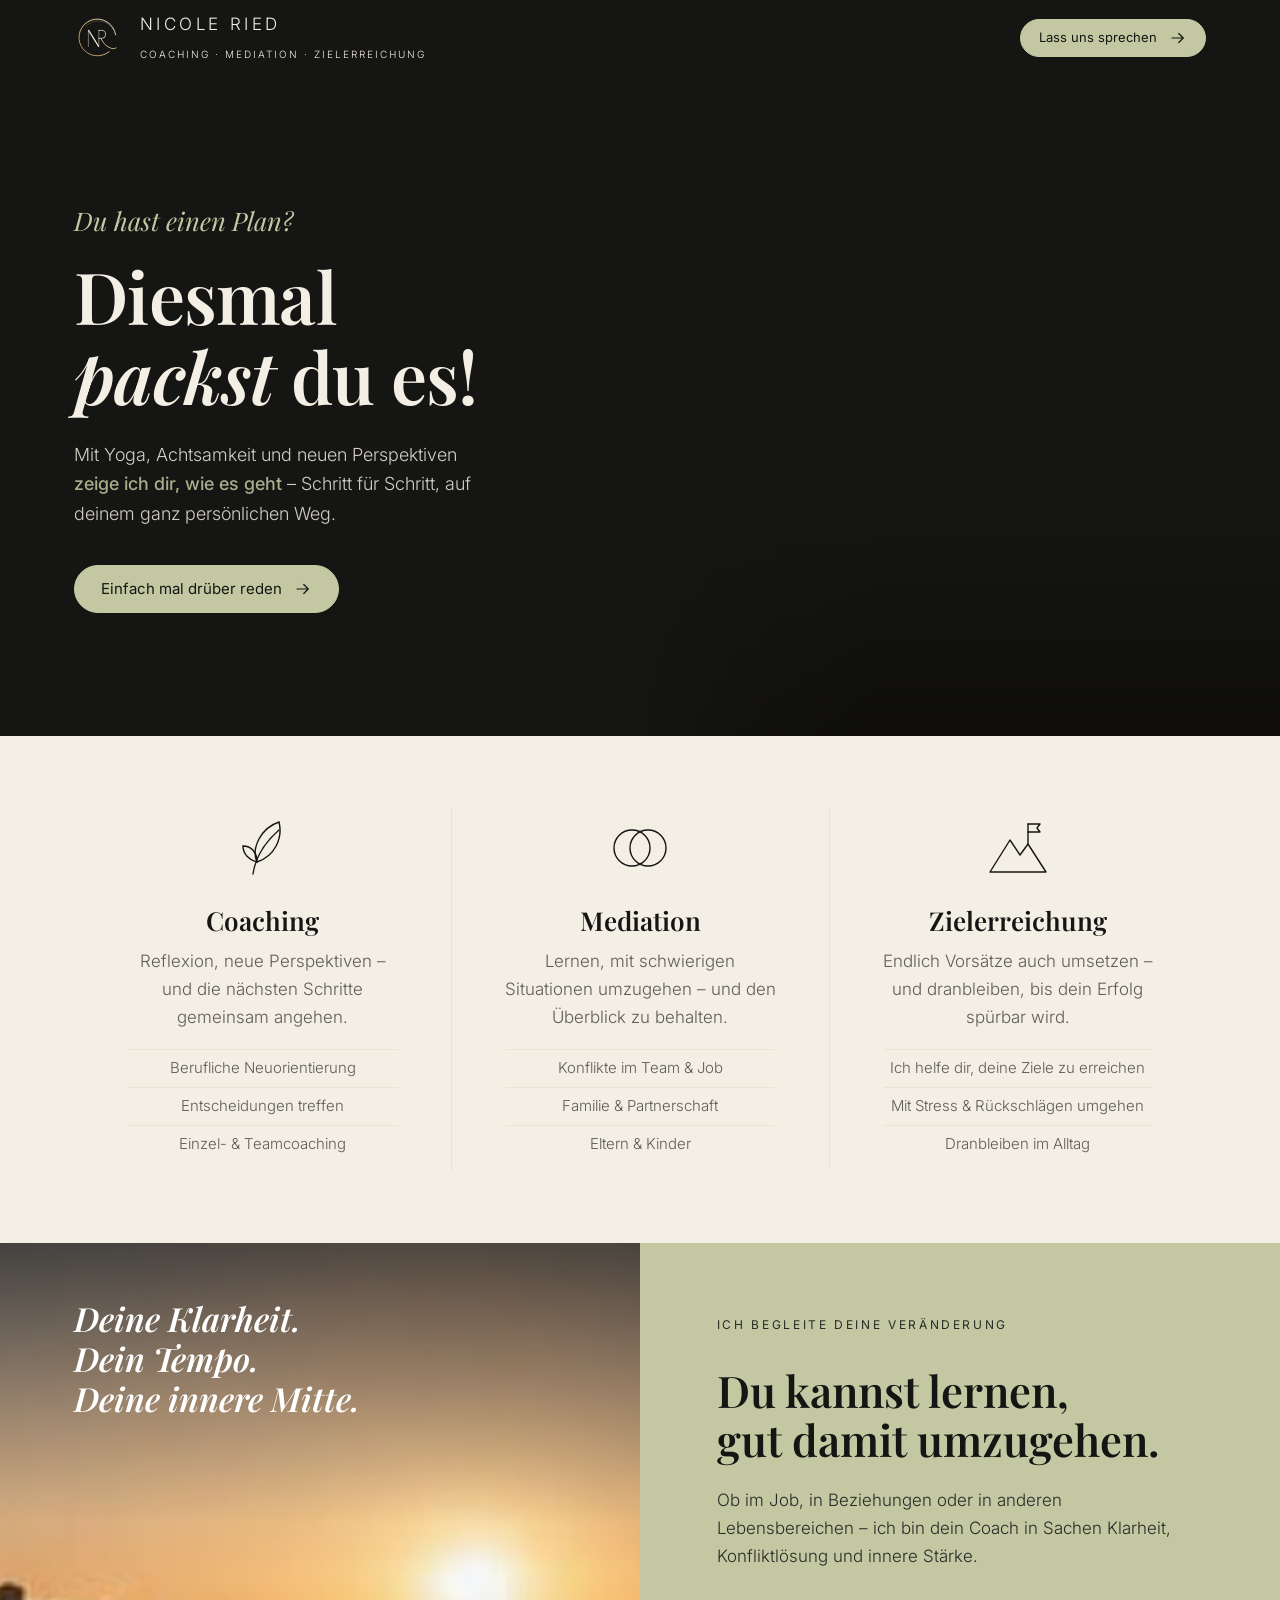
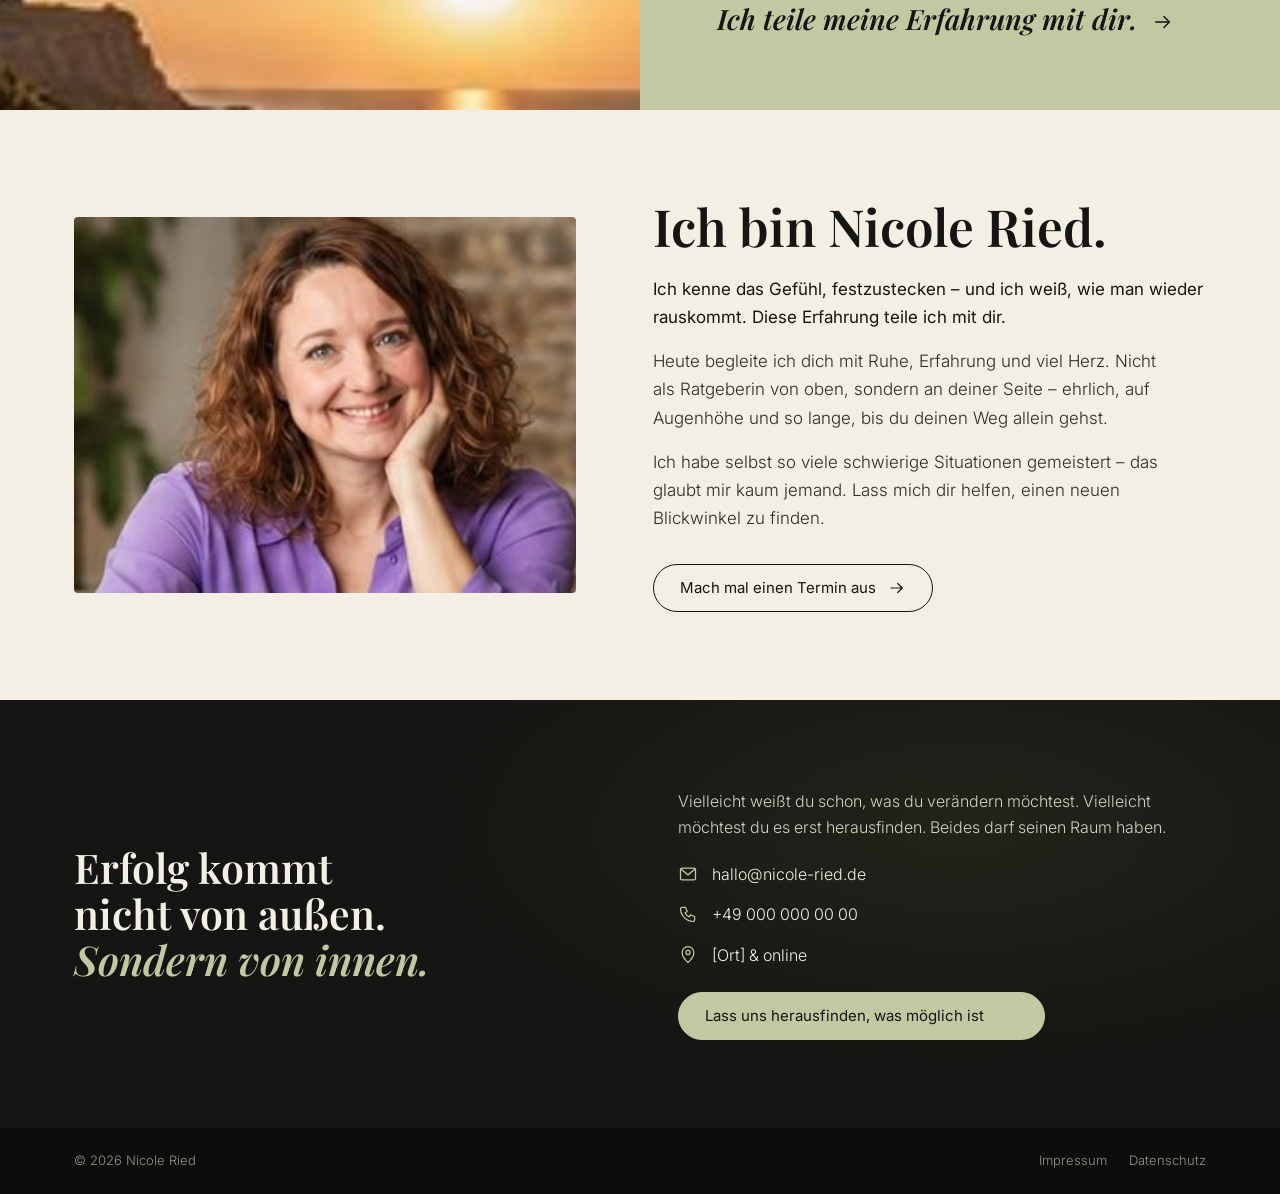
==== index.html @ 36168fec "WordPress-Theme „Nicole Ried“ und Berg-Video mit synchronem Lichtweg - Hero: Berg-Video ab Sekunde 4" ====
<!doctype html>
<html lang="de">
<head>
  <meta charset="utf-8">
  <meta name="viewport" content="width=device-width, initial-scale=1">
  <title>Nicole Ried – Coaching · Mediation · Zielerreichung</title>
  <link rel="icon" href="assets/logo/favicon.svg" type="image/svg+xml">
  <link rel="icon" href="assets/logo/favicon-32.png" sizes="32x32" type="image/png">
  <link rel="apple-touch-icon" href="assets/logo/apple-touch-icon.png">
  <meta name="description" content="Systemische Coachin und Mediatorin. Konflikte klären und Ziele wirklich erreichen – für mehr Klarheit und Handlungsspielraum.">
  <link rel="preconnect" href="https://fonts.googleapis.com">
  <link rel="preconnect" href="https://fonts.gstatic.com" crossorigin>
  <link href="https://fonts.googleapis.com/css2?family=Inter:wght@300;400;500&family=Playfair+Display:ital,wght@0,500;0,600;0,700;1,600&display=swap" rel="stylesheet">
  <style>
    :root {
      --ink: #151513;
      --ink-soft: #2a2a26;
      --olive: #5b6a3e;
      --sage: #c3c8a2;
      --sage-dark: #a9b083;
      --cream: #f4efe4;
      --cream-2: #ebe4d4;
      --text: #2b2b27;
      --muted: #5d5c55;
      --serif: "Playfair Display", Georgia, serif;
      --sans: "Inter", system-ui, sans-serif;
      --max: 1180px;
      --radius: 999px;
    }
    *, *::before, *::after { box-sizing: border-box; }
    html { scroll-behavior: smooth; scroll-padding-top: 80px; }
    body {
      margin: 0; background: var(--cream); color: var(--text);
      font: 300 17px/1.65 var(--sans); -webkit-font-smoothing: antialiased;
    }
    img { display: block; max-width: 100%; }
    a { color: inherit; }
    h1, h2, h3 { font-family: var(--serif); font-weight: 600; color: var(--ink); margin: 0; line-height: 1.12; text-wrap: balance; }
    .wrap { max-width: var(--max); margin: 0 auto; padding: 0 24px; }
    .eyebrow { font-size: 12px; letter-spacing: .22em; text-transform: uppercase; color: var(--muted); margin: 0 0 10px; font-weight: 400; }
    .script { font-family: var(--serif); font-style: italic; font-weight: 600; line-height: 1.2; }

    /* Buttons */
    .btn {
      display: inline-flex; align-items: center; gap: 12px;
      padding: 13px 26px; border-radius: var(--radius);
      font: 400 15px/1.35 var(--sans); text-decoration: none; cursor: pointer;
      transition: background .2s, color .2s, transform .2s;
    }
    .btn svg { width: 18px; height: 18px; flex: none; transition: transform .2s; }
    .btn:hover svg { transform: translateX(4px); }
    .btn-sage { background: var(--sage); color: var(--ink); border: 1px solid var(--sage); }
    .btn-sage:hover { background: var(--cream); }
    .btn-outline { border: 1px solid var(--ink); color: var(--ink); background: transparent; }
    .btn-outline:hover { background: var(--ink); color: var(--cream); }

    /* Header */
    .site-header { position: sticky; top: 0; z-index: 50; background: var(--ink); color: var(--cream); }
    .nav { display: flex; align-items: center; justify-content: space-between; gap: 24px; height: 76px; }
    .brand { display: flex; align-items: center; gap: 18px; text-decoration: none; }
    .brand svg { width: 48px; height: 48px; color: var(--cream); flex: none; }
    /* Logo zeichnet sich ein: erst der Kreis, dann N, dann R mit ausschwingendem Bein */
    .logo-anim path { stroke-dasharray: 1 2; stroke-dashoffset: 1; animation: logo-draw var(--dur, .7s) ease-in-out var(--delay, 0s) forwards; }
    .logo-anim .d1 { --dur: 1.6s; --delay: .2s; }
    .logo-anim .d2 { --dur: 1.2s; --delay: .6s; }
    .logo-anim .d3 { --dur: .45s; --delay: 1.3s; }
    .logo-anim .d4 { --dur: .5s;  --delay: 1.7s; }
    .logo-anim .d5 { --dur: .45s; --delay: 2.15s; }
    .logo-anim .d6 { --dur: .6s;  --delay: 2.5s; }
    .logo-anim .d7 { --dur: .9s;  --delay: 3s; }
    @keyframes logo-draw { to { stroke-dashoffset: 0; } }
    .brand-name, .brand-sub { opacity: 0; animation: brand-in 1.2s ease 1.4s forwards; }
    @keyframes brand-in { to { opacity: 1; } }
    @media (prefers-reduced-motion: reduce) {
      .logo-anim path { animation: none; stroke-dashoffset: 0; }
      .brand-name, .brand-sub { animation: none; opacity: 1; }
    }
    .brand-name { font-size: 17px; letter-spacing: .2em; line-height: 1.2; }
    .brand-sub { font-size: 10px; letter-spacing: .2em; opacity: .8; }
    .nav-cta { padding: 9px 18px; font-size: 13px; flex: none; }

    /* Hero: links Text, rechts Video mit Lichtweg */
    .hero { position: relative; background: var(--ink); color: var(--cream); overflow: hidden; }
    .hero-grid { display: grid; grid-template-columns: 1fr 1.1fr; min-height: min(80vh, 660px); }
    .hero-text { display: flex; flex-direction: column; justify-content: center; padding: 64px 0; position: relative; z-index: 2; }
    .hero-kicker { font-family: var(--serif); font-style: italic; font-size: clamp(20px, 2vw, 26px); color: var(--sage); margin: 0 0 14px; }
    .hero-lead strong { font-weight: 500; color: var(--sage); }
    .hero h1 { color: var(--cream); font-size: clamp(42px, 5.6vw, 76px); font-weight: 600; letter-spacing: -.01em; margin-bottom: 36px; }
    .hero h1 em { font-style: italic; }
    .hero-lead { max-width: 38ch; font-size: 18px; opacity: .85; margin: -12px 0 36px; }
    .hero-media { position: relative; overflow: hidden; margin-right: calc((var(--page-w, 100vw) - min(var(--page-w, 100vw), var(--max))) / -2 - 24px); }
    .hero-media video {
      position: absolute; inset: 0; width: 100%; height: 100%; object-fit: cover; object-position: 30% 50%;
      background: var(--ink);
    }
    /* Wetter, Lichtweg und Begriffe werden per Skript an die Videozeit gekoppelt (siehe unten) */
    .hero-overcast {
      position: absolute; inset: 0; pointer-events: none; opacity: 0;
      background: linear-gradient(180deg, rgba(62,74,90,.7), rgba(34,40,50,.55));
    }
    .hero-rain { position: absolute; inset: 0; width: 100%; height: 100%; pointer-events: none; }
    .hero-sunglow {
      position: absolute; inset: 0; pointer-events: none; opacity: 0;
      background: radial-gradient(circle at var(--sun-x, 50%) var(--sun-y, 25%), rgba(255,200,110,.4), rgba(255,170,70,.1) 35%, transparent 60%);
      mix-blend-mode: screen;
    }
    /* Weicher Übergang zur Textseite und leichte Abdunklung unten */
    .hero-media::after {
      content: ""; position: absolute; inset: 0; pointer-events: none;
      background:
        linear-gradient(90deg, var(--ink) 0%, rgba(21,21,19,.45) 18%, transparent 40%),
        linear-gradient(0deg, rgba(8,6,4,.5), transparent 35%);
    }
    /* Leuchtender Weg; Koordinaten in Prozent der Videofläche */
    .hero-path {
      position: absolute; inset: 0; width: 100%; height: 100%; z-index: 1; pointer-events: none;
      filter: drop-shadow(0 0 3px rgba(255,236,190,1)) drop-shadow(0 0 10px rgba(255,190,80,.9)) drop-shadow(0 0 26px rgba(255,160,50,.55));
    }
    /* Strichmuster „1 2“: vor dem Start ist wirklich nichts sichtbar, auch kein Punkt am Linienende */
    .hero-path path {
      fill: none; stroke: #fff6e0; stroke-width: 3.2; stroke-linecap: round;
      stroke-dasharray: 1 2; stroke-dashoffset: 1;
    }
    .hero-claims { position: absolute; inset: 0; z-index: 2; list-style: none; margin: 0; padding: 0; }
    .hero-claims li {
      position: absolute; left: var(--x, 0); top: var(--y, 0);
      display: flex; align-items: center; gap: 16px; transform: translate(-5px, -50%);
      font-size: clamp(12px, 1.1vw, 16px); font-weight: 500; letter-spacing: .22em; text-transform: uppercase;
      color: #fff8ea; text-shadow: 0 1px 14px rgba(0,0,0,.6); white-space: nowrap;
      opacity: 0; transition: opacity .9s ease;
    }
    .hero-claims li.on { opacity: 1; }
    .hero-claims li::before {
      content: ""; width: 13px; height: 13px; border-radius: 50%; flex: none; background: #fffaf0;
      box-shadow: 0 0 8px 3px rgba(255,228,160,1), 0 0 22px 9px rgba(255,185,70,.75), 0 0 44px 16px rgba(255,160,50,.35);
      animation: dot-pulse 3.2s ease-in-out infinite alternate;
    }
    @keyframes dot-pulse { from { transform: scale(1); } to { transform: scale(1.25); } }
    @media (min-width: 821px) and (max-width: 1100px) {
      .hero-claims li { font-size: 11px; letter-spacing: .14em; gap: 12px; }
    }
    @media (prefers-reduced-motion: reduce) {
      .hero-claims li, .hero-claims li::before { animation: none; transition: none; }
    }

    /* Offers */
    .offers { padding: 72px 0; }
    .offer-grid { display: grid; grid-template-columns: repeat(3, 1fr); }
    .offer { text-align: center; padding: 8px 36px; scroll-margin-top: 100px; }
    .offer + .offer { border-left: 1px solid var(--cream-2); }
    .offer svg { width: 64px; height: 64px; color: var(--ink); margin: 0 auto 18px; }
    .offer h3 { font-size: 26px; margin-bottom: 12px; }
    .offer p { margin: 0 auto; max-width: 28ch; color: var(--muted); }
    .offer ul { list-style: none; margin: 18px auto 0; padding: 0; font-size: 15px; color: var(--muted); max-width: 30ch; }
    .offer li { padding: 6px 0; border-top: 1px solid var(--cream-2); }

    /* Change band */
    /* Volle Breite, Inhalte aber an der Seitenkante der übrigen Abschnitte ausgerichtet */
    .change { --edge: max(24px, calc((var(--page-w, 100vw) - var(--max)) / 2 + 24px)); display: grid; grid-template-columns: 1fr 1fr; }
    .change-photo { position: relative; min-height: 440px; background: var(--ink); }
    .change-photo img { position: absolute; inset: 0; width: 100%; height: 100%; object-fit: cover; }
    .change-photo::after { content: ""; position: absolute; inset: 0; background: linear-gradient(180deg, rgba(0,0,0,.55), transparent 60%); }
    .change-photo .script {
      position: absolute; z-index: 1; left: var(--edge); top: 12%;
      margin: 0; color: #fff; font-size: clamp(26px, 2.6vw, 36px);
    }
    .change-text { background: var(--sage); padding: 72px var(--edge) 72px clamp(24px, 6vw, 80px); display: flex; flex-direction: column; justify-content: center; }
    .change-text h2 { font-size: clamp(32px, 3.4vw, 44px); margin-bottom: 22px; }
    .change-text p { max-width: 46ch; margin: 0 0 32px; color: var(--ink-soft); }
    .change-text .eyebrow { color: var(--ink-soft); }
    .teaser { display: inline-block; text-decoration: none; color: var(--ink); align-self: flex-start; text-wrap: balance; }
    .teaser .script { font-size: clamp(22px, 2.2vw, 28px); }
    .teaser svg { width: 22px; height: 22px; margin-left: 10px; vertical-align: -3px; transition: transform .2s; }
    .teaser:hover svg { transform: translateX(5px); }

    /* About */
    .about { padding: 88px 0; }
    .about-grid { display: grid; grid-template-columns: 1fr 1.1fr; gap: clamp(32px, 6vw, 80px); align-items: center; }
    .about-photo img { width: 100%; aspect-ratio: 4/3; object-fit: cover; border-radius: 4px; }
    .about h2 { font-size: clamp(36px, 4vw, 52px); margin-bottom: 20px; }
    .about p { margin: 0 0 16px; max-width: 52ch; }
    .about .lead { font-weight: 400; color: var(--ink); }
    .about .btn { margin-top: 16px; }

    /* Contact */
    .contact { position: relative; background: var(--ink); color: var(--cream); padding: 88px 0; overflow: hidden; }
    .contact::before {
      content: ""; position: absolute; inset: 0; opacity: .5; pointer-events: none;
      background: radial-gradient(60% 80% at 75% 30%, rgba(91,106,62,.35), transparent 70%);
    }
    .contact-grid { position: relative; display: grid; grid-template-columns: 1fr 1fr; gap: clamp(32px, 6vw, 80px); align-items: center; }
    .contact-title { font-size: clamp(30px, 3.2vw, 44px); color: var(--cream); }
    .contact-title em { color: var(--sage); }
    .contact-info { display: grid; gap: 14px; font-size: 16px; }
    .contact-info a { text-decoration: none; display: flex; align-items: center; gap: 14px; }
    .contact-info a:hover { color: var(--sage); }
    .contact-info svg { width: 20px; height: 20px; color: var(--sage); flex: none; }
    .contact-info .btn { margin-top: 10px; justify-self: start; }

    /* Footer */
    .site-footer { background: #0d0d0c; color: rgba(244,239,228,.6); font-size: 13px; padding: 22px 0; }
    .site-footer .wrap { display: flex; justify-content: space-between; flex-wrap: wrap; gap: 12px; }
    .site-footer nav { display: flex; gap: 22px; }
    .site-footer a { text-decoration: none; }
    .site-footer a:hover { color: var(--cream); }

    /* Reveal */
    .reveal { opacity: 0; transform: translateY(18px); transition: opacity .8s ease, transform .8s ease; }
    .reveal.in { opacity: 1; transform: none; }
    @media (prefers-reduced-motion: reduce) {
      html { scroll-behavior: auto; }
      .reveal { opacity: 1; transform: none; transition: none; }
    }

    /* Responsive */
    @media (max-width: 820px) {
      .hero-grid { grid-template-columns: 1fr; min-height: 0; }
      .hero-media { margin: 0 -24px; order: -1; height: 440px; }
      .hero-media video { object-position: 30% center; }
      .hero-media::after { background: linear-gradient(0deg, var(--ink) 0%, rgba(21,21,19,.35) 45%, transparent 70%); }
      .hero-path { display: none; }
      .hero-claims { inset: auto 24px 72px; display: grid; gap: 12px; }
      .hero-claims li { position: static; transform: none; font-size: 12.5px; letter-spacing: .2em; }
      .hero-text { padding: 8px 0 56px; margin-top: -40px; }
      .offer-grid { grid-template-columns: 1fr; gap: 48px; }
      .offer + .offer { border-left: 0; border-top: 1px solid var(--cream-2); padding-top: 48px; }
      .change, .about-grid, .contact-grid { grid-template-columns: 1fr; }
      .change-photo { min-height: 320px; }
      .change-text { padding: 56px var(--edge); }
      .brand-sub, .brand br { display: none; }
    }
    @media (max-width: 480px) {
      body { font-size: 16px; }
      .wrap { padding: 0 16px; }
      .hero-media { margin: 0 -16px; height: 400px; }
      .hero-claims { inset: auto 16px 64px; }
      .change { --edge: 16px; }
      .brand-name { font-size: 14px; }
      .brand { gap: 12px; }
      .brand svg { width: 38px; height: 38px; }
      .nav-cta { padding: 8px 14px; font-size: 12px; gap: 8px; }
      .nav-cta svg { display: none; }
    }
  </style>
</head>
<body>

  <!-- Wiederverwendbare Icons -->
  <svg width="0" height="0" style="position:absolute" aria-hidden="true">
    <symbol id="i-arrow" viewBox="0 0 24 24"><path d="M4 12h15M13 6l6 6-6 6" fill="none" stroke="currentColor" stroke-width="1.6" stroke-linecap="round" stroke-linejoin="round"/></symbol>
    <linearGradient id="gold" gradientUnits="userSpaceOnUse" x1="10" y1="110" x2="110" y2="10">
      <stop offset="0" stop-color="#a87b3f"/><stop offset=".55" stop-color="#e2c48f"/><stop offset="1" stop-color="#f7ecd6"/>
    </linearGradient>
    <!-- Logo „Balance Circle“: NR im Kreis, Buchstaben in currentColor, Kreis und R-Bein in Gold -->
    <symbol id="logo-nr" viewBox="0 0 120 120"><g fill="none" stroke-linecap="round" stroke-linejoin="round">
      <path stroke="url(#gold)" stroke-width="2.4" d="M88 94A46 46 0 1 1 104 52"/>
      <path stroke="url(#gold)" stroke-width=".9" opacity=".6" d="M30 30A43 43 0 0 1 99 40"/>
      <path stroke="currentColor" stroke-width="1.1" d="M36 41v40M62 81V41"/>
      <path stroke="currentColor" stroke-width="2.8" d="M36.5 41 61.5 81"/>
      <path stroke="currentColor" stroke-width="1.8" d="M62 41h7a10 10 0 0 1 0 20h-7"/>
      <path stroke="url(#gold)" stroke-width="2.2" d="M67 61c5 9 11 19 24 24 5 2 10 2 14 0"/>
    </g></symbol>
    <symbol id="i-mail" viewBox="0 0 24 24"><g fill="none" stroke="currentColor" stroke-width="1.5"><rect x="3" y="5" width="18" height="14" rx="2"/><path d="m3.5 6 8.5 7 8.5-7"/></g></symbol>
    <symbol id="i-phone" viewBox="0 0 24 24"><path d="M5 4h4l2 5-2.5 1.5a11 11 0 0 0 5 5L15 13l5 2v4a2 2 0 0 1-2 2A16 16 0 0 1 3 6a2 2 0 0 1 2-2" fill="none" stroke="currentColor" stroke-width="1.5" stroke-linejoin="round"/></symbol>
    <symbol id="i-pin" viewBox="0 0 24 24"><g fill="none" stroke="currentColor" stroke-width="1.5"><path d="M12 21s-7-6.2-7-12a7 7 0 0 1 14 0c0 5.8-7 12-7 12Z"/><circle cx="12" cy="9" r="2.5"/></g></symbol>
  </svg>

  <header class="site-header">
    <div class="wrap nav">
      <a class="brand" href="#start" aria-label="Nicole Ried – zum Seitenanfang">
        <!-- Logo direkt eingebettet, damit es sich beim Laden einzeichnen kann -->
        <svg class="logo-anim" viewBox="0 0 120 120" aria-hidden="true"><g fill="none" stroke-linecap="round" stroke-linejoin="round">
          <path class="d1" pathLength="1" stroke="url(#gold)" stroke-width="2.4" d="M88 94A46 46 0 1 1 104 52"/>
          <path class="d2" pathLength="1" stroke="url(#gold)" stroke-width=".9" opacity=".6" d="M30 30A43 43 0 0 1 99 40"/>
          <path class="d3" pathLength="1" stroke="currentColor" stroke-width="1.1" d="M36 81V41"/>
          <path class="d4" pathLength="1" stroke="currentColor" stroke-width="2.8" d="M36.5 41 61.5 81"/>
          <path class="d5" pathLength="1" stroke="currentColor" stroke-width="1.1" d="M62 81V41"/>
          <path class="d6" pathLength="1" stroke="currentColor" stroke-width="1.8" d="M62 41h7a10 10 0 0 1 0 20h-7"/>
          <path class="d7" pathLength="1" stroke="url(#gold)" stroke-width="2.2" d="M67 61c5 9 11 19 24 24 5 2 10 2 14 0"/>
        </g></svg>
        <span>
          <span class="brand-name">NICOLE RIED</span><br>
          <span class="brand-sub">COACHING · MEDIATION · ZIELERREICHUNG</span>
        </span>
      </a>
      <a class="btn btn-sage nav-cta" href="#kontakt">Lass uns sprechen <svg><use href="#i-arrow"/></svg></a>
    </div>
  </header>

  <main>
    <!-- Hero -->
    <section class="hero" id="start">
      <div class="wrap hero-grid">
        <div class="hero-text">
          <p class="hero-kicker">Du hast einen Plan?</p>
          <h1>Diesmal<br><em>packst</em> du es!</h1>
          <p class="hero-lead">Mit Yoga, Achtsamkeit und neuen Perspektiven <strong>zeige ich dir, wie es geht</strong> – Schritt für Schritt, auf deinem ganz persönlichen Weg.</p>
          <div><a class="btn btn-sage" href="#kontakt">Einfach mal drüber reden <svg><use href="#i-arrow"/></svg></a></div>
        </div>
        <div class="hero-media">
          <!-- Hintergrundvideo: Mixkit „Silhouette of the mountain and the sunrise“ (Mixkit Stock Video Free License) -->
          <video class="hero-video" muted playsinline preload="auto" aria-hidden="true" src="assets/video/hero-berg.mp4"></video>
          <div class="hero-overcast"></div>
          <canvas class="hero-rain" aria-hidden="true"></canvas>
          <div class="hero-sunglow"></div>
          <!-- Lichtweg in Video-Koordinaten (1280 × 720): steigt den dunklen Berghang hinauf bis zum Gipfel -->
          <svg class="hero-path" aria-hidden="true"><g>
            <path pathLength="1" d="M600 780C560 720 470 660 400 600 360 565 350 535 360 500 370 465 335 435 330 400 325 360 360 300 425 255"/>
          </g></svg>
          <ul class="hero-claims">
            <li>Konflikte klären</li>
            <li>Innerlich wachsen</li>
            <li>Ziele erreichen</li>
          </ul>
        </div>
      </div>
    </section>

    <!-- Angebote -->
    <section class="offers" aria-label="Angebote">
      <div class="wrap offer-grid">
        <article class="offer reveal" id="coaching">
          <svg viewBox="0 0 64 64" fill="none" stroke="currentColor" stroke-width="1.4" stroke-linecap="round"><path d="M22 58c2-14 10-30 26-44"/><path d="M48 6c4 16-4 34-22 40-6-14 4-34 22-40Z"/><path d="M26 46c-8-2-14-8-14-16 8 0 14 6 14 16Z"/></svg>
          <h3>Coaching</h3>
          <p>Reflexion, neue Perspektiven – und die nächsten Schritte gemeinsam angehen.</p>
          <ul><li>Berufliche Neuorientierung</li><li>Entscheidungen treffen</li><li>Einzel- &amp; Teamcoaching</li></ul>
        </article>
        <article class="offer reveal" id="mediation">
          <svg viewBox="0 0 64 64" fill="none" stroke="currentColor" stroke-width="1.4"><circle cx="24" cy="32" r="18"/><circle cx="40" cy="32" r="18"/></svg>
          <h3>Mediation</h3>
          <p>Lernen, mit schwierigen Situationen umzugehen – und den Überblick zu behalten.</p>
          <ul><li>Konflikte im Team &amp; Job</li><li>Familie &amp; Partnerschaft</li><li>Eltern &amp; Kinder</li></ul>
        </article>
        <article class="offer reveal" id="ziele">
          <svg viewBox="0 0 64 64" fill="none" stroke="currentColor" stroke-width="1.4" stroke-linecap="round" stroke-linejoin="round"><path d="M4 56 24 24l10 15 8-11 18 28Z"/><path d="M42 28V8"/><path d="M42 8h12l-3 4 3 4H42"/></svg>
          <h3>Zielerreichung</h3>
          <p>Endlich Vorsätze auch umsetzen – und dranbleiben, bis dein Erfolg spürbar wird.</p>
          <ul><li>Ich helfe dir, deine Ziele zu erreichen</li><li>Mit Stress &amp; Rückschlägen umgehen</li><li>Dranbleiben im Alltag</li></ul>
        </article>
      </div>
    </section>

    <!-- Veränderung -->
    <section class="change">
      <div class="change-photo">
        <img src="assets/img/sunset.jpg" alt="Sonnenuntergang über einer Felsküste" loading="lazy">
        <p class="script">Deine Klarheit.<br>Dein Tempo.<br>Deine innere Mitte.</p>
      </div>
      <div class="change-text reveal">
        <p class="eyebrow">Ich begleite deine Veränderung</p>
        <h2>Du kannst lernen,<br>gut damit umzugehen.</h2>
        <p>Ob im Job, in Beziehungen oder in anderen Lebensbereichen – ich bin dein Coach in Sachen Klarheit, Konfliktlösung und innere Stärke.</p>
        <a class="teaser" href="#ueber-mich"><span class="script">Ich teile meine Erfahrung mit dir.</span> <svg><use href="#i-arrow"/></svg></a>
      </div>
    </section>

    <!-- Über mich -->
    <section class="about" id="ueber-mich">
      <div class="wrap about-grid">
        <div class="about-photo reveal">
          <img src="assets/img/portrait.jpg" alt="Nicole Ried, lächelnd" loading="lazy">
        </div>
        <div class="reveal">
          <h2>Ich bin Nicole Ried.</h2>
          <p class="lead">Ich kenne das Gefühl, festzustecken – und ich weiß, wie man wieder rauskommt. Diese Erfahrung teile ich mit dir.</p>
          <p>Heute begleite ich dich mit Ruhe, Erfahrung und viel Herz. Nicht als Ratgeberin von oben, sondern an deiner Seite – ehrlich, auf Augenhöhe und so lange, bis du deinen Weg allein gehst.</p>
          <p>Ich habe selbst so viele schwierige Situationen gemeistert – das glaubt mir kaum jemand. Lass mich dir helfen, einen neuen Blickwinkel zu finden.</p>
          <a class="btn btn-outline" href="#kontakt">Mach mal einen Termin aus <svg><use href="#i-arrow"/></svg></a>
        </div>
      </div>
    </section>

    <!-- Kontakt -->
    <section class="contact" id="kontakt">
      <div class="wrap contact-grid">
        <div>
          <h2 class="contact-title">Erfolg kommt nicht von außen.<br><em>Sondern von innen.</em></h2>
        </div>
        <div class="contact-info">
          <p style="margin:0 0 6px;opacity:.85">Vielleicht weißt du schon, was du verändern möchtest. Vielleicht möchtest du es erst herausfinden. Beides darf seinen Raum haben.</p>
          <a href="mailto:hallo@nicole-ried.de"><svg><use href="#i-mail"/></svg>hallo@nicole-ried.de</a>
          <a href="tel:+490000000000"><svg><use href="#i-phone"/></svg>+49 000 000 00 00</a>
          <a href="#kontakt"><svg><use href="#i-pin"/></svg>[Ort] &amp; online</a>
          <a class="btn btn-sage" href="mailto:hallo@nicole-ried.de?subject=Kontaktanfrage">Lass uns herausfinden, was möglich ist <svg><use href="#i-arrow"/></svg></a>
        </div>
      </div>
    </section>
  </main>

  <footer class="site-footer">
    <div class="wrap">
      <span>© <span id="year">2026</span> Nicole Ried</span>
      <nav><a href="#">Impressum</a><a href="#">Datenschutz</a></nav>
    </div>
  </footer>

  <script>
    // Hero: Alles hängt an der Videozeit – Regen, Aufklaren, Sonnenglühen, Lichtweg und Begriffe.
    // Das Video startet nach dem Wolkensturm, läuft in halber Geschwindigkeit einmal durch und bleibt am Ende stehen.
    (function () {
      const media = document.querySelector('.hero-media');
      const video = media.querySelector('.hero-video');
      const canvas = media.querySelector('.hero-rain');
      const ctx = canvas.getContext('2d');
      const overcast = media.querySelector('.hero-overcast');
      const sunglow = media.querySelector('.hero-sunglow');
      const path = media.querySelector('.hero-path path');
      const claims = [...media.querySelectorAll('.hero-claims li')];
      const reduceMotion = matchMedia('(prefers-reduced-motion: reduce)').matches;

      // Zeitplan in Sekunden Videozeit
      const T = {
        start: 4.0,                 // vorher ziehen die wilden Wolken über den Berg
        rate: .5,                   // halbe Geschwindigkeit: ruhiger, kein Zeitraffer-Gefühl
        rainEnd: 5.0, clearEnd: 6.6, // bis 5,0 s Regen, bis 6,6 s klart es auf
        pathStart: 6.6, pathEnd: 12.4
      };
      // Punkte in Video-Koordinaten, von unten nach oben: Konflikte klären, Innerlich wachsen, Ziele erreichen
      const VIDEO = { w: 1280, h: 720, posX: .3, posY: .5 };   // muss zu object-position: 30% 50% passen
      const dots = [[400, 600], [360, 500], [330, 400]];
      const sun = [680, 190];
      const svg = media.querySelector('.hero-path'), group = svg.querySelector('g');

      // Anteil der Linienlänge, an dem jeder Punkt liegt – so leuchtet er genau auf, wenn die Linie ihn erreicht
      const L = path.getTotalLength();
      const claimAt = dots.map(([x, y]) => {
        let best = 0, bd = Infinity;
        for (let i = 0; i <= 400; i++) {
          const pt = path.getPointAtLength(L * i / 400), d = Math.hypot(pt.x - x, pt.y - y);
          if (d < bd) { bd = d; best = i / 400; }
        }
        return best;
      });

      // Video-Koordinaten auf die sichtbare Fläche abbilden (wie object-fit: cover)
      function layout() {
        const r = media.getBoundingClientRect();
        const k = Math.max(r.width / VIDEO.w, r.height / VIDEO.h);
        const ox = (r.width - VIDEO.w * k) * VIDEO.posX, oy = (r.height - VIDEO.h * k) * VIDEO.posY;
        svg.setAttribute('viewBox', `0 0 ${r.width} ${r.height}`);
        group.setAttribute('transform', `translate(${ox} ${oy}) scale(${k})`);
        claims.forEach((li, i) => {
          li.style.setProperty('--x', (ox + dots[i][0] * k) + 'px');
          li.style.setProperty('--y', (oy + dots[i][1] * k) + 'px');
        });
        media.style.setProperty('--sun-x', (ox + sun[0] * k) + 'px');
        media.style.setProperty('--sun-y', (oy + sun[1] * k) + 'px');
      }

      const clamp = x => Math.min(1, Math.max(0, x));
      const ease = x => x * x * (3 - 2 * x);

      // Regen als Canvas
      let drops = [], w = 0, h = 0;
      function resize() {
        const r = media.getBoundingClientRect(), dpr = Math.min(devicePixelRatio || 1, 2);
        w = r.width; h = r.height;
        canvas.width = w * dpr; canvas.height = h * dpr;
        ctx.setTransform(dpr, 0, 0, dpr, 0, 0);
        drops = Array.from({ length: Math.round(w * h / 2600) }, () => newDrop(true));
      }
      function newDrop(anywhere) {
        return { x: Math.random() * (w + 100), y: anywhere ? Math.random() * h : -30,
                 len: 12 + Math.random() * 20, speed: 9 + Math.random() * 8, a: .15 + Math.random() * .35 };
      }
      function drawRain(intensity) {
        ctx.clearRect(0, 0, w, h);
        if (intensity <= 0) return;
        ctx.lineWidth = 1.1; ctx.lineCap = 'round';
        for (const d of drops) {
          ctx.strokeStyle = 'rgba(210,222,235,' + (d.a * intensity) + ')';
          ctx.beginPath(); ctx.moveTo(d.x, d.y); ctx.lineTo(d.x - d.len * .22, d.y + d.len); ctx.stroke();
          d.x -= d.speed * .22; d.y += d.speed;
          if (d.y > h) Object.assign(d, newDrop(false));
        }
      }

      function render(t) {
        const storm = 1 - ease(clamp((t - T.rainEnd) / (T.clearEnd - T.rainEnd)));   // 1 = Regen, 0 = Sonne
        video.style.filter = storm > 0
          ? `grayscale(${.7 * storm}) saturate(${1 - .55 * storm}) brightness(${1 - .45 * storm}) contrast(${1 - .08 * storm})`
          : '';
        overcast.style.opacity = storm;
        sunglow.style.opacity = ease(clamp((t - T.rainEnd - .4) / 1.6));
        drawRain(storm);
        const p = clamp((t - T.pathStart) / (T.pathEnd - T.pathStart));
        path.style.strokeDashoffset = 1 - p;
        claims.forEach((li, i) => li.classList.toggle('on', p >= claimAt[i]));
      }

      let raf = 0;
      function loop() {
        render(video.currentTime);
        if (!video.paused && !video.ended) raf = requestAnimationFrame(loop);
      }

      function start() {
        resize();
        if (reduceMotion) { video.currentTime = video.duration - .1; render(T.pathEnd); return; }
        video.currentTime = T.start;
        video.playbackRate = T.rate;
        render(T.start);
        video.play().then(() => { raf = requestAnimationFrame(loop); }).catch(() => render(T.pathEnd));
      }
      video.addEventListener('ended', () => render(T.pathEnd));   // letztes Bild bleibt stehen
      addEventListener('resize', () => { resize(); layout(); });
      layout();
      if (video.readyState >= 1) start(); else video.addEventListener('loadedmetadata', start, { once: true });
    })();

    // Seitenbreite ohne Scrollbalken, damit vollbreite Abschnitte exakt am Raster ausrichten
    const setPageWidth = () => document.documentElement.style.setProperty('--page-w', document.documentElement.clientWidth + 'px');
    setPageWidth();
    addEventListener('resize', setPageWidth);

    // Sanftes Einblenden
    const reveal = new IntersectionObserver(entries => {
      entries.forEach(en => { if (en.isIntersecting) { en.target.classList.add('in'); reveal.unobserve(en.target); } });
    }, { threshold: .15 });
    document.querySelectorAll('.reveal').forEach(el => reveal.observe(el));

    document.getElementById('year').textContent = new Date().getFullYear();
  </script>
</body>
</html>
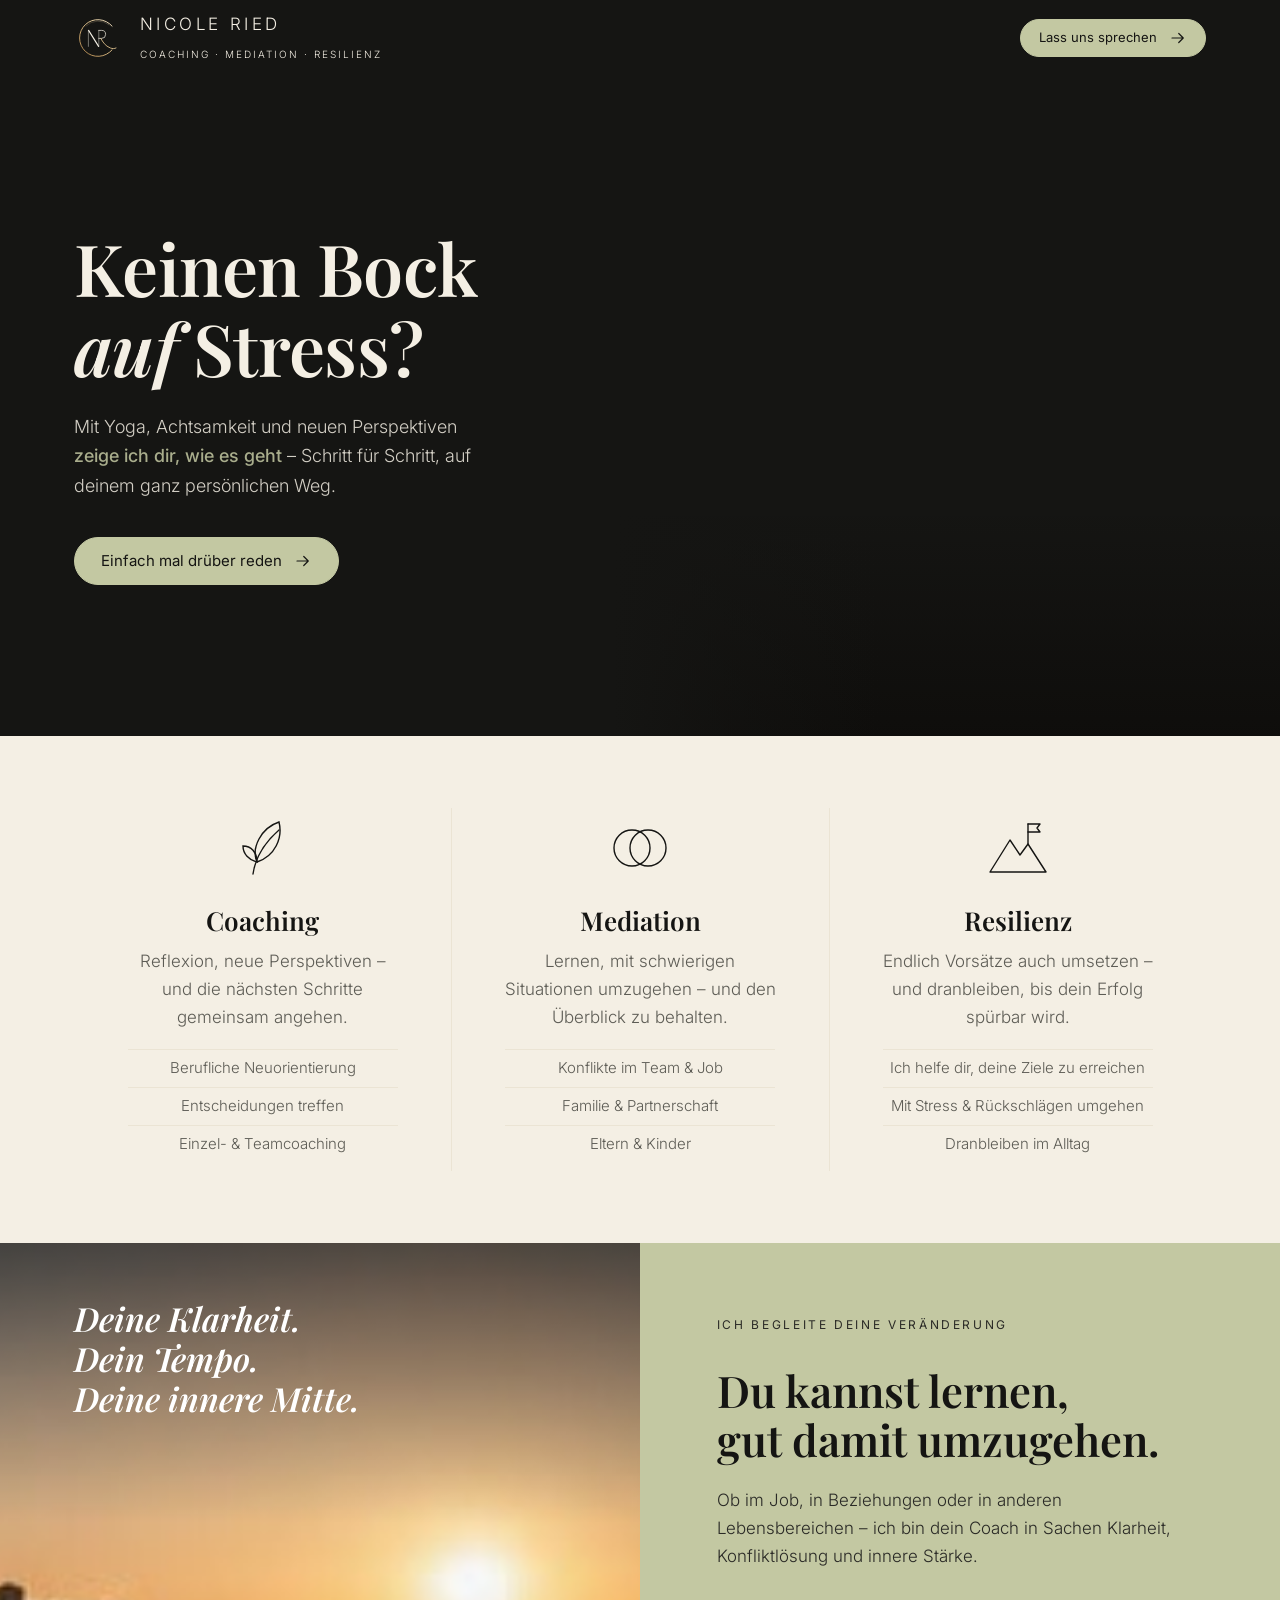
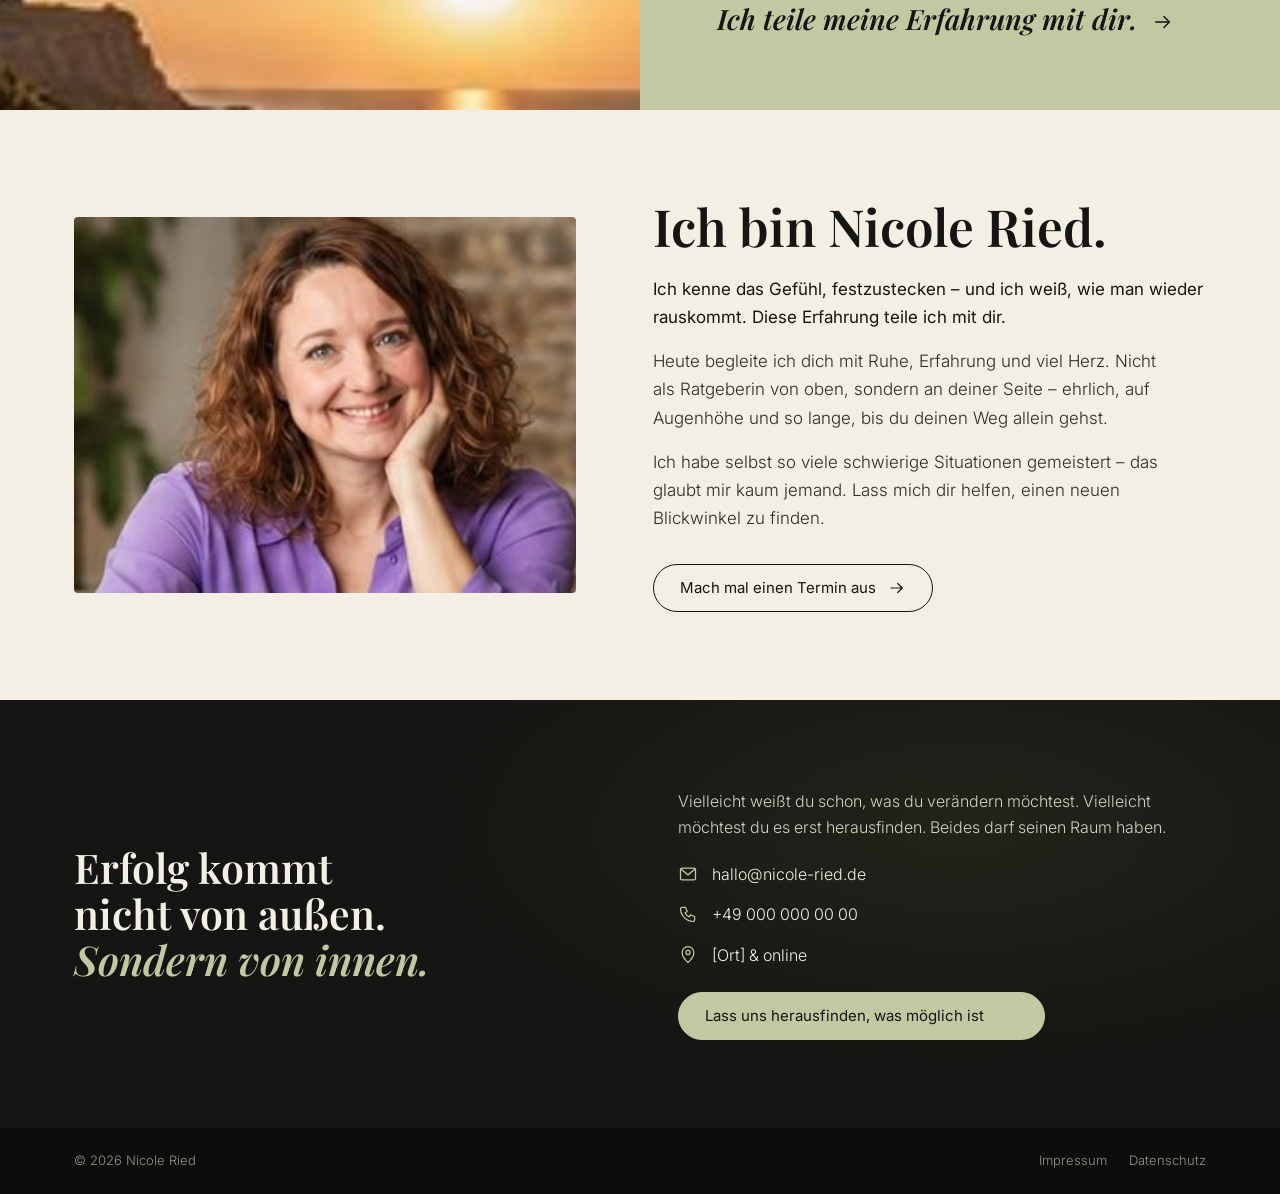
==== commit e55a4f69: "Theme 1.1.0: realistischer Regen, Linie startet mit Sonnenaufgang, neues C-Logo - Regen in drei Tief" ====
--- a/index.html
+++ b/index.html
@@ -3,7 +3,7 @@
 <head>
   <meta charset="utf-8">
   <meta name="viewport" content="width=device-width, initial-scale=1">
-  <title>Nicole Ried – Coaching · Mediation · Zielerreichung</title>
+  <title>Nicole Ried – Coaching · Mediation · Resilienz</title>
   <link rel="icon" href="assets/logo/favicon.svg" type="image/svg+xml">
   <link rel="icon" href="assets/logo/favicon-32.png" sizes="32x32" type="image/png">
   <link rel="apple-touch-icon" href="assets/logo/apple-touch-icon.png">
@@ -96,7 +96,7 @@
     /* Wetter, Lichtweg und Begriffe werden per Skript an die Videozeit gekoppelt (siehe unten) */
     .hero-overcast {
       position: absolute; inset: 0; pointer-events: none; opacity: 0;
-      background: linear-gradient(180deg, rgba(62,74,90,.7), rgba(34,40,50,.55));
+      background: linear-gradient(180deg, rgba(88,98,110,.55) 0%, rgba(52,58,66,.45) 55%, rgba(30,33,38,.55) 100%);
     }
     .hero-rain { position: absolute; inset: 0; width: 100%; height: 100%; pointer-events: none; }
     .hero-sunglow {
@@ -227,7 +227,7 @@
       .change, .about-grid, .contact-grid { grid-template-columns: 1fr; }
       .change-photo { min-height: 320px; }
       .change-text { padding: 56px var(--edge); }
-      .brand-sub, .brand br { display: none; }
+      .brand-sub { font-size: 8.5px; letter-spacing: .14em; }
     }
     @media (max-width: 480px) {
       body { font-size: 16px; }
@@ -236,6 +236,7 @@
       .hero-claims { inset: auto 16px 64px; }
       .change { --edge: 16px; }
       .brand-name { font-size: 14px; }
+      .brand-sub, .brand br { display: none; }   /* auf dem Handy reicht der Platz nicht */
       .brand { gap: 12px; }
       .brand svg { width: 38px; height: 38px; }
       .nav-cta { padding: 8px 14px; font-size: 12px; gap: 8px; }
@@ -253,8 +254,8 @@
     </linearGradient>
     <!-- Logo „Balance Circle“: NR im Kreis, Buchstaben in currentColor, Kreis und R-Bein in Gold -->
     <symbol id="logo-nr" viewBox="0 0 120 120"><g fill="none" stroke-linecap="round" stroke-linejoin="round">
-      <path stroke="url(#gold)" stroke-width="2.4" d="M88 94A46 46 0 1 1 104 52"/>
-      <path stroke="url(#gold)" stroke-width=".9" opacity=".6" d="M30 30A43 43 0 0 1 99 40"/>
+      <path stroke="url(#gold)" stroke-width="2.4" d="M95.2 89.6A46 46 0 1 1 95.2 30.4"/>
+      <path stroke="url(#gold)" stroke-width=".9" opacity=".6" d="M30 30A43 43 0 0 1 87.6 27.1"/>
       <path stroke="currentColor" stroke-width="1.1" d="M36 41v40M62 81V41"/>
       <path stroke="currentColor" stroke-width="2.8" d="M36.5 41 61.5 81"/>
       <path stroke="currentColor" stroke-width="1.8" d="M62 41h7a10 10 0 0 1 0 20h-7"/>
@@ -270,8 +271,8 @@
       <a class="brand" href="#start" aria-label="Nicole Ried – zum Seitenanfang">
         <!-- Logo direkt eingebettet, damit es sich beim Laden einzeichnen kann -->
         <svg class="logo-anim" viewBox="0 0 120 120" aria-hidden="true"><g fill="none" stroke-linecap="round" stroke-linejoin="round">
-          <path class="d1" pathLength="1" stroke="url(#gold)" stroke-width="2.4" d="M88 94A46 46 0 1 1 104 52"/>
-          <path class="d2" pathLength="1" stroke="url(#gold)" stroke-width=".9" opacity=".6" d="M30 30A43 43 0 0 1 99 40"/>
+          <path class="d1" pathLength="1" stroke="url(#gold)" stroke-width="2.4" d="M95.2 89.6A46 46 0 1 1 95.2 30.4"/>
+          <path class="d2" pathLength="1" stroke="url(#gold)" stroke-width=".9" opacity=".6" d="M30 30A43 43 0 0 1 87.6 27.1"/>
           <path class="d3" pathLength="1" stroke="currentColor" stroke-width="1.1" d="M36 81V41"/>
           <path class="d4" pathLength="1" stroke="currentColor" stroke-width="2.8" d="M36.5 41 61.5 81"/>
           <path class="d5" pathLength="1" stroke="currentColor" stroke-width="1.1" d="M62 81V41"/>
@@ -280,7 +281,7 @@
         </g></svg>
         <span>
           <span class="brand-name">NICOLE RIED</span><br>
-          <span class="brand-sub">COACHING · MEDIATION · ZIELERREICHUNG</span>
+          <span class="brand-sub">COACHING · MEDIATION · RESILIENZ</span>
         </span>
       </a>
       <a class="btn btn-sage nav-cta" href="#kontakt">Lass uns sprechen <svg><use href="#i-arrow"/></svg></a>
@@ -292,8 +293,7 @@
     <section class="hero" id="start">
       <div class="wrap hero-grid">
         <div class="hero-text">
-          <p class="hero-kicker">Du hast einen Plan?</p>
-          <h1>Diesmal<br><em>packst</em> du es!</h1>
+          <h1>Keinen Bock<br><em>auf</em> Stress?</h1>
           <p class="hero-lead">Mit Yoga, Achtsamkeit und neuen Perspektiven <strong>zeige ich dir, wie es geht</strong> – Schritt für Schritt, auf deinem ganz persönlichen Weg.</p>
           <div><a class="btn btn-sage" href="#kontakt">Einfach mal drüber reden <svg><use href="#i-arrow"/></svg></a></div>
         </div>
@@ -333,7 +333,7 @@
         </article>
         <article class="offer reveal" id="ziele">
           <svg viewBox="0 0 64 64" fill="none" stroke="currentColor" stroke-width="1.4" stroke-linecap="round" stroke-linejoin="round"><path d="M4 56 24 24l10 15 8-11 18 28Z"/><path d="M42 28V8"/><path d="M42 8h12l-3 4 3 4H42"/></svg>
-          <h3>Zielerreichung</h3>
+          <h3>Resilienz</h3>
           <p>Endlich Vorsätze auch umsetzen – und dranbleiben, bis dein Erfolg spürbar wird.</p>
           <ul><li>Ich helfe dir, deine Ziele zu erreichen</li><li>Mit Stress &amp; Rückschlägen umgehen</li><li>Dranbleiben im Alltag</li></ul>
         </article>
@@ -399,6 +399,7 @@
     // Das Video startet nach dem Wolkensturm, läuft in halber Geschwindigkeit einmal durch und bleibt am Ende stehen.
     (function () {
       const media = document.querySelector('.hero-media');
+      if (!media) return;   // Unterseiten ohne Hero
       const video = media.querySelector('.hero-video');
       const canvas = media.querySelector('.hero-rain');
       const ctx = canvas.getContext('2d');
@@ -412,8 +413,8 @@
       const T = {
         start: 4.0,                 // vorher ziehen die wilden Wolken über den Berg
         rate: .5,                   // halbe Geschwindigkeit: ruhiger, kein Zeitraffer-Gefühl
-        rainEnd: 5.0, clearEnd: 6.6, // bis 5,0 s Regen, bis 6,6 s klart es auf
-        pathStart: 6.6, pathEnd: 12.4
+        rainEnd: 4.6, clearEnd: 6.0,  // bis 4,6 s Regen, bis 6,0 s klart es auf
+        pathStart: 5.0, pathEnd: 12.4 // die Linie startet, sobald die Sonne über dem Horizont erscheint
       };
       // Punkte in Video-Koordinaten, von unten nach oben: Konflikte klären, Innerlich wachsen, Ziele erreichen
       const VIDEO = { w: 1280, h: 720, posX: .3, posY: .5 };   // muss zu object-position: 30% 50% passen
@@ -450,38 +451,64 @@
       const clamp = x => Math.min(1, Math.max(0, x));
       const ease = x => x * x * (3 - 2 * x);
 
-      // Regen als Canvas
-      let drops = [], w = 0, h = 0;
+      // Regen als Canvas: drei Tiefenebenen, Böen, auslaufende Schweife und Spritzer am Boden
+      const LAYERS = [   // fern → nah
+        { share: .5,  len: [6, 12],  speed: [5, 7],   width: .6, alpha: [.10, .22] },
+        { share: .35, len: [14, 24], speed: [9, 12],  width: .9, alpha: [.18, .32] },
+        { share: .15, len: [28, 46], speed: [16, 22], width: 1.4, alpha: [.22, .40] }
+      ];
+      const rnd = (a, b) => a + Math.random() * (b - a);
+      let drops = [], splashes = [], w = 0, h = 0, wind = .18, frameNo = 0;
       function resize() {
         const r = media.getBoundingClientRect(), dpr = Math.min(devicePixelRatio || 1, 2);
         w = r.width; h = r.height;
         canvas.width = w * dpr; canvas.height = h * dpr;
         ctx.setTransform(dpr, 0, 0, dpr, 0, 0);
-        drops = Array.from({ length: Math.round(w * h / 2600) }, () => newDrop(true));
-      }
-      function newDrop(anywhere) {
-        return { x: Math.random() * (w + 100), y: anywhere ? Math.random() * h : -30,
-                 len: 12 + Math.random() * 20, speed: 9 + Math.random() * 8, a: .15 + Math.random() * .35 };
+        const total = Math.round(w * h / 1400);
+        drops = [];
+        LAYERS.forEach(L => { for (let i = 0; i < total * L.share; i++) drops.push(newDrop(L, true)); });
+      }
+      function newDrop(L, anywhere) {
+        return { L, x: rnd(-40, w + 120), y: anywhere ? rnd(-50, h) : rnd(-60, -10),
+                 len: rnd(...L.len), speed: rnd(...L.speed), a: rnd(...L.alpha),
+                 ground: h * rnd(.72, 1.02) };   // nahe Tropfen treffen weiter unten auf
       }
       function drawRain(intensity) {
         ctx.clearRect(0, 0, w, h);
-        if (intensity <= 0) return;
-        ctx.lineWidth = 1.1; ctx.lineCap = 'round';
+        if (intensity <= 0) { splashes = []; return; }
+        frameNo++;
+        wind = .16 + Math.sin(frameNo / 90) * .06;   // leichte Böen
+        ctx.lineCap = 'round';
         for (const d of drops) {
-          ctx.strokeStyle = 'rgba(210,222,235,' + (d.a * intensity) + ')';
-          ctx.beginPath(); ctx.moveTo(d.x, d.y); ctx.lineTo(d.x - d.len * .22, d.y + d.len); ctx.stroke();
-          d.x -= d.speed * .22; d.y += d.speed;
-          if (d.y > h) Object.assign(d, newDrop(false));
+          const dx = d.len * wind, a = d.a * intensity;
+          // Schweif blass, Kopf etwas heller – wirkt wie Bewegungsunschärfe
+          ctx.lineWidth = d.L.width;
+          ctx.strokeStyle = 'rgba(205,215,228,' + (a * .45) + ')';
+          ctx.beginPath(); ctx.moveTo(d.x + dx, d.y - d.len); ctx.lineTo(d.x + dx * .4, d.y - d.len * .4); ctx.stroke();
+          ctx.strokeStyle = 'rgba(225,232,242,' + a + ')';
+          ctx.beginPath(); ctx.moveTo(d.x + dx * .4, d.y - d.len * .4); ctx.lineTo(d.x, d.y); ctx.stroke();
+          d.x -= d.speed * wind; d.y += d.speed;
+          if (d.y > d.ground) {
+            if (d.L.width > .8 && Math.random() < .5) splashes.push({ x: d.x, y: d.y, r: 0, a: a * 1.4 });
+            Object.assign(d, newDrop(d.L, false));
+          }
+        }
+        // Spritzer: kleine, flache Ringe, die sich ausbreiten und verblassen
+        ctx.lineWidth = .8;
+        splashes = splashes.filter(s => (s.r += .45, s.a *= .9) > .02);
+        for (const s of splashes) {
+          ctx.strokeStyle = 'rgba(220,228,238,' + s.a + ')';
+          ctx.beginPath(); ctx.ellipse(s.x, s.y, s.r * 2.2, s.r * .55, 0, Math.PI, 2 * Math.PI); ctx.stroke();
         }
       }
 
       function render(t) {
         const storm = 1 - ease(clamp((t - T.rainEnd) / (T.clearEnd - T.rainEnd)));   // 1 = Regen, 0 = Sonne
         video.style.filter = storm > 0
-          ? `grayscale(${.7 * storm}) saturate(${1 - .55 * storm}) brightness(${1 - .45 * storm}) contrast(${1 - .08 * storm})`
+          ? `grayscale(${.6 * storm}) saturate(${1 - .5 * storm}) brightness(${1 - .4 * storm}) contrast(${1 - .12 * storm}) blur(${.8 * storm}px)`
           : '';
         overcast.style.opacity = storm;
-        sunglow.style.opacity = ease(clamp((t - T.rainEnd - .4) / 1.6));
+        sunglow.style.opacity = ease(clamp((t - T.pathStart) / 1.6));
         drawRain(storm);
         const p = clamp((t - T.pathStart) / (T.pathEnd - T.pathStart));
         path.style.strokeDashoffset = 1 - p;
@@ -519,6 +546,7 @@
     }, { threshold: .15 });
     document.querySelectorAll('.reveal').forEach(el => reveal.observe(el));
 
+
     document.getElementById('year').textContent = new Date().getFullYear();
   </script>
 </body>
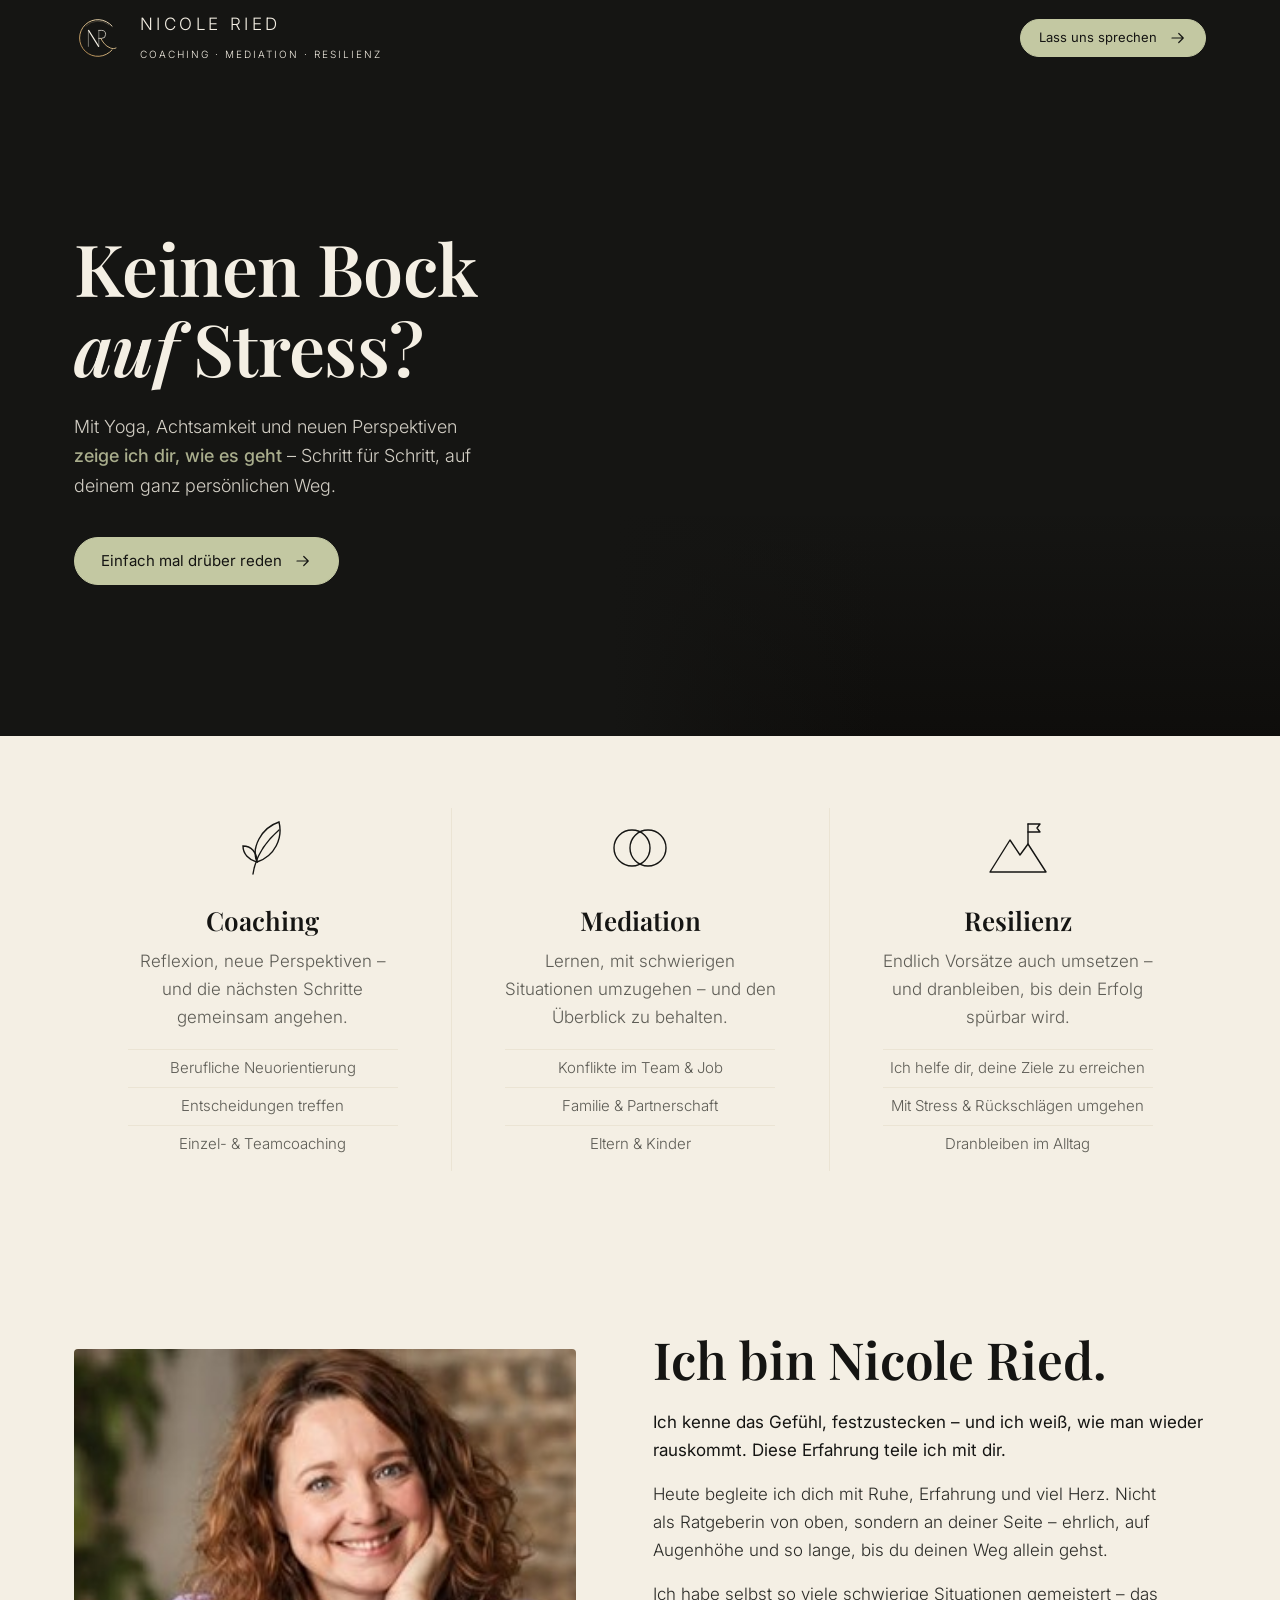
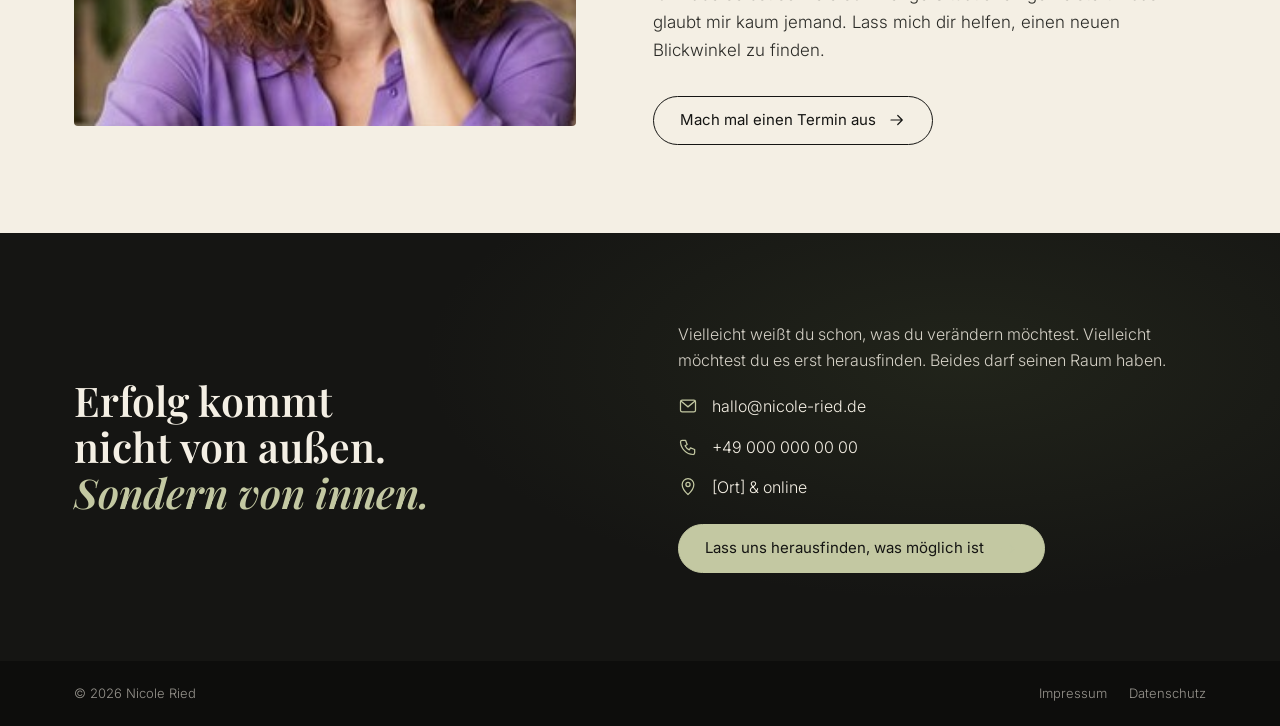
==== commit f5da9897: "Abschnitt „Veränderung“ entfernt (Theme 1.2.0) Co-Authored-By: Claude Opus 5.5 <noreply@anthropic.co" ====
--- a/index.html
+++ b/index.html
@@ -154,25 +154,6 @@
     .offer ul { list-style: none; margin: 18px auto 0; padding: 0; font-size: 15px; color: var(--muted); max-width: 30ch; }
     .offer li { padding: 6px 0; border-top: 1px solid var(--cream-2); }
 
-    /* Change band */
-    /* Volle Breite, Inhalte aber an der Seitenkante der übrigen Abschnitte ausgerichtet */
-    .change { --edge: max(24px, calc((var(--page-w, 100vw) - var(--max)) / 2 + 24px)); display: grid; grid-template-columns: 1fr 1fr; }
-    .change-photo { position: relative; min-height: 440px; background: var(--ink); }
-    .change-photo img { position: absolute; inset: 0; width: 100%; height: 100%; object-fit: cover; }
-    .change-photo::after { content: ""; position: absolute; inset: 0; background: linear-gradient(180deg, rgba(0,0,0,.55), transparent 60%); }
-    .change-photo .script {
-      position: absolute; z-index: 1; left: var(--edge); top: 12%;
-      margin: 0; color: #fff; font-size: clamp(26px, 2.6vw, 36px);
-    }
-    .change-text { background: var(--sage); padding: 72px var(--edge) 72px clamp(24px, 6vw, 80px); display: flex; flex-direction: column; justify-content: center; }
-    .change-text h2 { font-size: clamp(32px, 3.4vw, 44px); margin-bottom: 22px; }
-    .change-text p { max-width: 46ch; margin: 0 0 32px; color: var(--ink-soft); }
-    .change-text .eyebrow { color: var(--ink-soft); }
-    .teaser { display: inline-block; text-decoration: none; color: var(--ink); align-self: flex-start; text-wrap: balance; }
-    .teaser .script { font-size: clamp(22px, 2.2vw, 28px); }
-    .teaser svg { width: 22px; height: 22px; margin-left: 10px; vertical-align: -3px; transition: transform .2s; }
-    .teaser:hover svg { transform: translateX(5px); }
-
     /* About */
     .about { padding: 88px 0; }
     .about-grid { display: grid; grid-template-columns: 1fr 1.1fr; gap: clamp(32px, 6vw, 80px); align-items: center; }
@@ -224,9 +205,7 @@
       .hero-text { padding: 8px 0 56px; margin-top: -40px; }
       .offer-grid { grid-template-columns: 1fr; gap: 48px; }
       .offer + .offer { border-left: 0; border-top: 1px solid var(--cream-2); padding-top: 48px; }
-      .change, .about-grid, .contact-grid { grid-template-columns: 1fr; }
-      .change-photo { min-height: 320px; }
-      .change-text { padding: 56px var(--edge); }
+      .about-grid, .contact-grid { grid-template-columns: 1fr; }
       .brand-sub { font-size: 8.5px; letter-spacing: .14em; }
     }
     @media (max-width: 480px) {
@@ -234,7 +213,6 @@
       .wrap { padding: 0 16px; }
       .hero-media { margin: 0 -16px; height: 400px; }
       .hero-claims { inset: auto 16px 64px; }
-      .change { --edge: 16px; }
       .brand-name { font-size: 14px; }
       .brand-sub, .brand br { display: none; }   /* auf dem Handy reicht der Platz nicht */
       .brand { gap: 12px; }
@@ -340,20 +318,6 @@
       </div>
     </section>
 
-    <!-- Veränderung -->
-    <section class="change">
-      <div class="change-photo">
-        <img src="assets/img/sunset.jpg" alt="Sonnenuntergang über einer Felsküste" loading="lazy">
-        <p class="script">Deine Klarheit.<br>Dein Tempo.<br>Deine innere Mitte.</p>
-      </div>
-      <div class="change-text reveal">
-        <p class="eyebrow">Ich begleite deine Veränderung</p>
-        <h2>Du kannst lernen,<br>gut damit umzugehen.</h2>
-        <p>Ob im Job, in Beziehungen oder in anderen Lebensbereichen – ich bin dein Coach in Sachen Klarheit, Konfliktlösung und innere Stärke.</p>
-        <a class="teaser" href="#ueber-mich"><span class="script">Ich teile meine Erfahrung mit dir.</span> <svg><use href="#i-arrow"/></svg></a>
-      </div>
-    </section>
-
     <!-- Über mich -->
     <section class="about" id="ueber-mich">
       <div class="wrap about-grid">
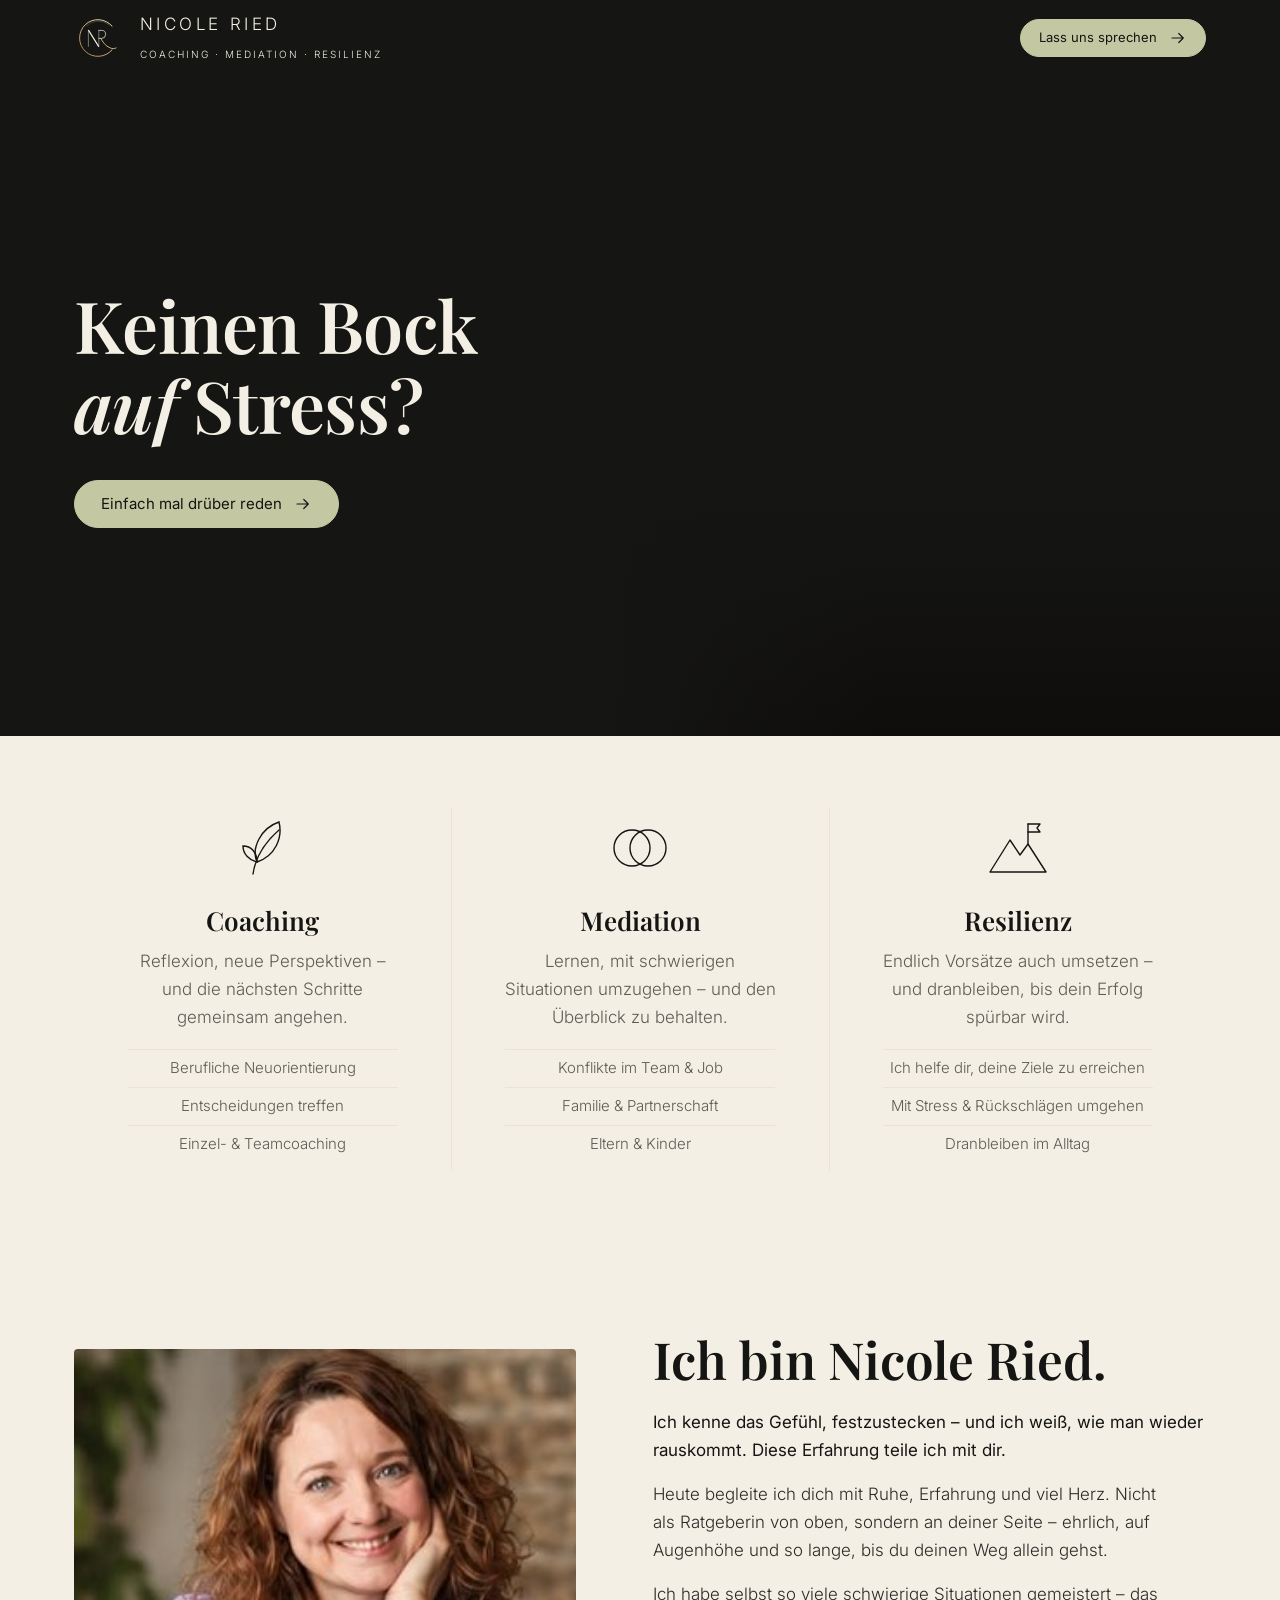
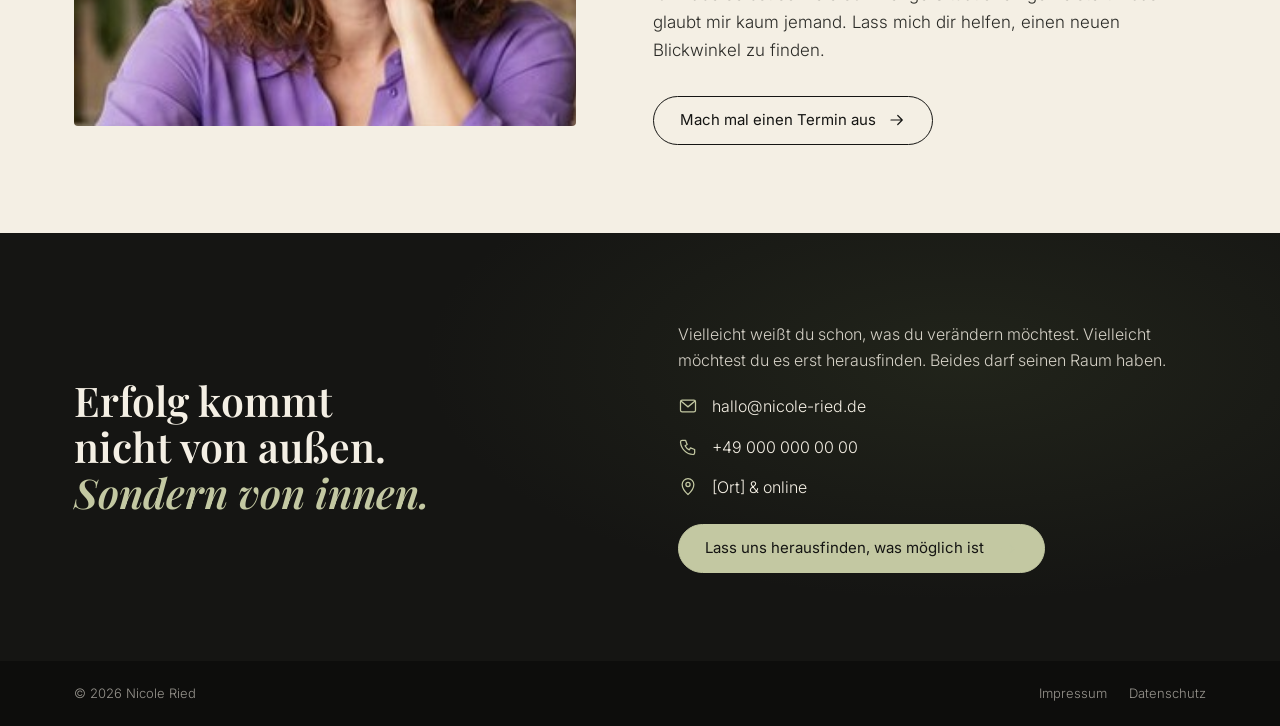
==== commit a7cfe1c6: "Hero: Lichtweg doppelt so schnell, Text unter der Überschrift entfernt (Theme 1.2.1) Co-Authored-By:" ====
--- a/index.html
+++ b/index.html
@@ -272,7 +272,6 @@
       <div class="wrap hero-grid">
         <div class="hero-text">
           <h1>Keinen Bock<br><em>auf</em> Stress?</h1>
-          <p class="hero-lead">Mit Yoga, Achtsamkeit und neuen Perspektiven <strong>zeige ich dir, wie es geht</strong> – Schritt für Schritt, auf deinem ganz persönlichen Weg.</p>
           <div><a class="btn btn-sage" href="#kontakt">Einfach mal drüber reden <svg><use href="#i-arrow"/></svg></a></div>
         </div>
         <div class="hero-media">
@@ -378,7 +377,7 @@
         start: 4.0,                 // vorher ziehen die wilden Wolken über den Berg
         rate: .5,                   // halbe Geschwindigkeit: ruhiger, kein Zeitraffer-Gefühl
         rainEnd: 4.6, clearEnd: 6.0,  // bis 4,6 s Regen, bis 6,0 s klart es auf
-        pathStart: 5.0, pathEnd: 12.4 // die Linie startet, sobald die Sonne über dem Horizont erscheint
+        pathStart: 5.0, pathEnd: 8.6  // startet mit dem Sonnenaufgang, nach gut 7 Sekunden fertig
       };
       // Punkte in Video-Koordinaten, von unten nach oben: Konflikte klären, Innerlich wachsen, Ziele erreichen
       const VIDEO = { w: 1280, h: 720, posX: .3, posY: .5 };   // muss zu object-position: 30% 50% passen
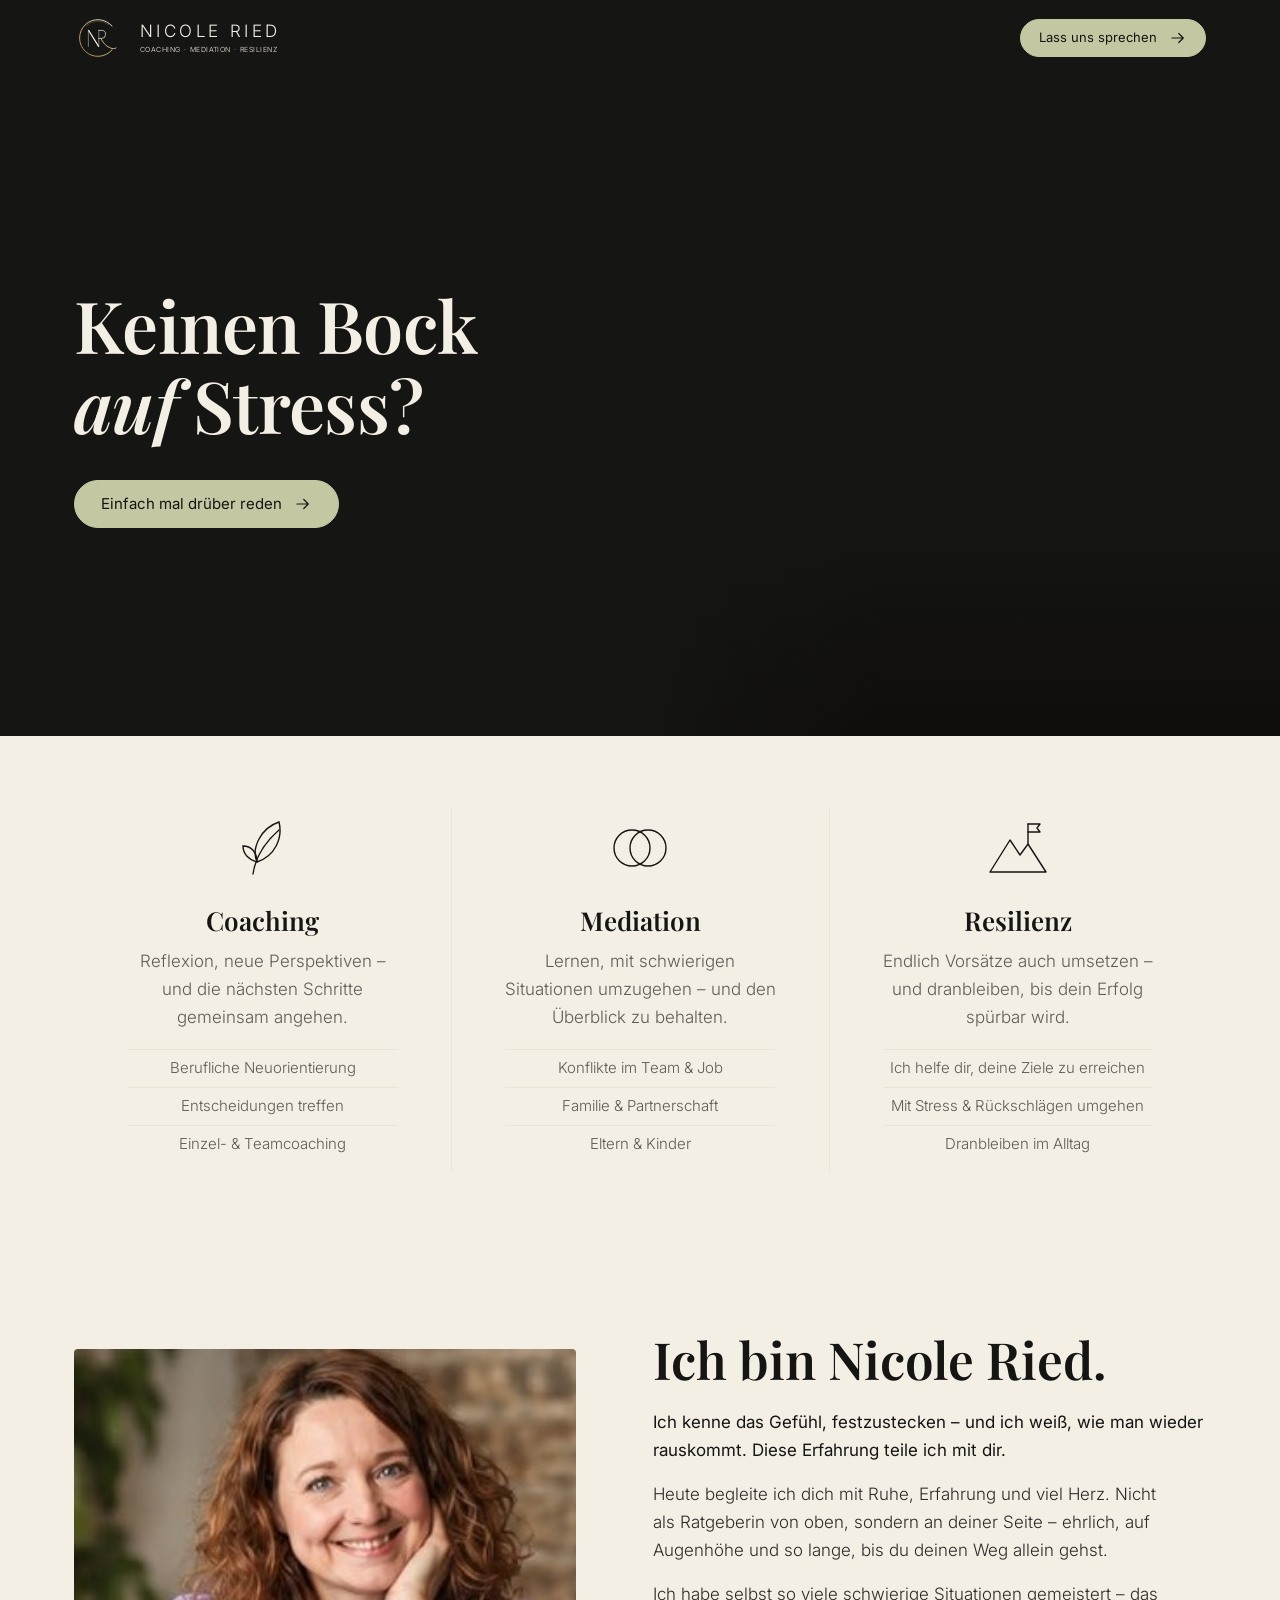
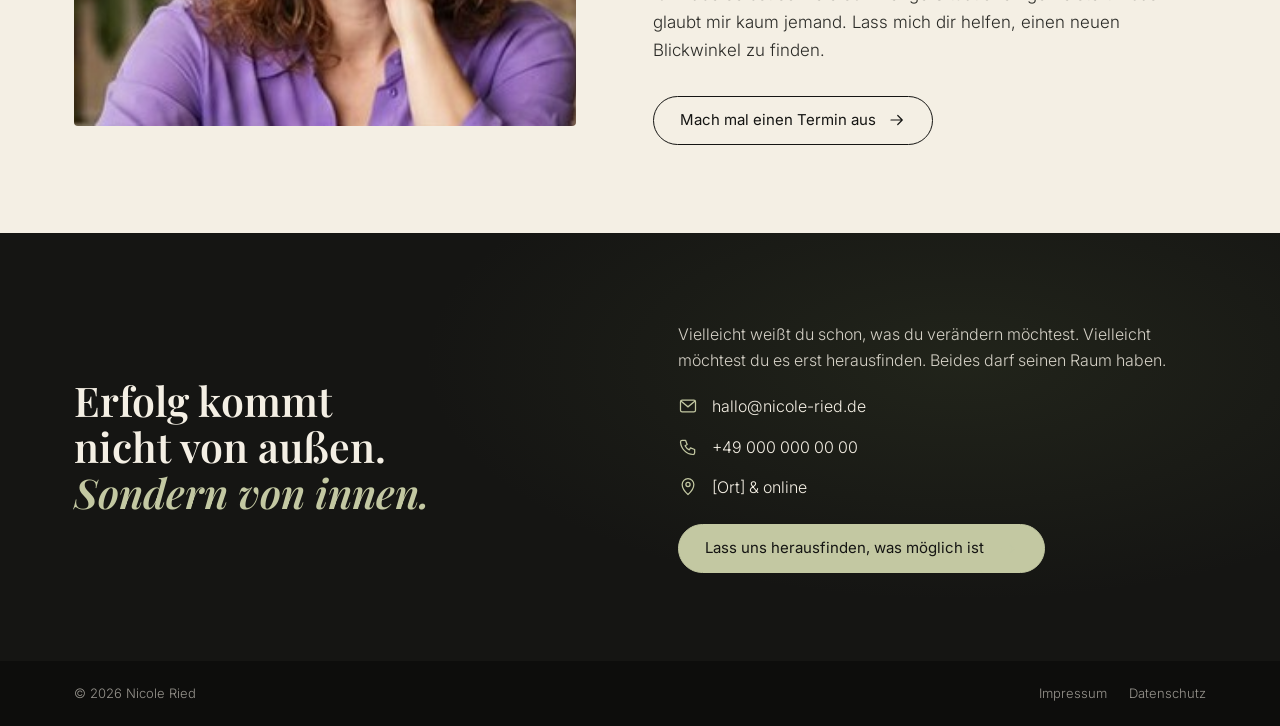
==== commit dda1618f: "Hero: Morgengrauen statt Regen, alles steht nach ca. 4 s; Logo-Unterzeile als Schriftzug (Theme 1.3." ====
--- a/index.html
+++ b/index.html
@@ -75,8 +75,13 @@
       .logo-anim path { animation: none; stroke-dashoffset: 0; }
       .brand-name, .brand-sub { animation: none; opacity: 1; }
     }
-    .brand-name { font-size: 17px; letter-spacing: .2em; line-height: 1.2; }
-    .brand-sub { font-size: 10px; letter-spacing: .2em; opacity: .8; }
+    /* Name und Unterzeile als Schriftzug: die Unterzeile ist exakt so breit wie der Name */
+    .brand-text { display: inline-grid; line-height: 1.15; }
+    .brand-name { font-size: 17px; letter-spacing: .2em; margin-right: -.2em; }
+    .brand-sub {
+      width: 0; min-width: 100%; margin-top: 4px; white-space: nowrap;
+      font-size: 7px; letter-spacing: .07em; text-align: justify; text-align-last: justify; opacity: .75;
+    }
     .nav-cta { padding: 9px 18px; font-size: 13px; flex: none; }
 
     /* Hero: links Text, rechts Video mit Lichtweg */
@@ -93,12 +98,12 @@
       position: absolute; inset: 0; width: 100%; height: 100%; object-fit: cover; object-position: 30% 50%;
       background: var(--ink);
     }
-    /* Wetter, Lichtweg und Begriffe werden per Skript an die Videozeit gekoppelt (siehe unten) */
-    .hero-overcast {
+    /* Morgengrauen, Lichtweg und Begriffe werden per Skript an die Videozeit gekoppelt */
+    .hero-dawn {
       position: absolute; inset: 0; pointer-events: none; opacity: 0;
-      background: linear-gradient(180deg, rgba(88,98,110,.55) 0%, rgba(52,58,66,.45) 55%, rgba(30,33,38,.55) 100%);
-    }
-    .hero-rain { position: absolute; inset: 0; width: 100%; height: 100%; pointer-events: none; }
+      background: linear-gradient(180deg, rgba(38,52,82,.55) 0%, rgba(30,38,60,.4) 50%, rgba(14,18,30,.5) 100%);
+      mix-blend-mode: multiply;
+    }
     .hero-sunglow {
       position: absolute; inset: 0; pointer-events: none; opacity: 0;
       background: radial-gradient(circle at var(--sun-x, 50%) var(--sun-y, 25%), rgba(255,200,110,.4), rgba(255,170,70,.1) 35%, transparent 60%);
@@ -206,7 +211,6 @@
       .offer-grid { grid-template-columns: 1fr; gap: 48px; }
       .offer + .offer { border-left: 0; border-top: 1px solid var(--cream-2); padding-top: 48px; }
       .about-grid, .contact-grid { grid-template-columns: 1fr; }
-      .brand-sub { font-size: 8.5px; letter-spacing: .14em; }
     }
     @media (max-width: 480px) {
       body { font-size: 16px; }
@@ -214,7 +218,7 @@
       .hero-media { margin: 0 -16px; height: 400px; }
       .hero-claims { inset: auto 16px 64px; }
       .brand-name { font-size: 14px; }
-      .brand-sub, .brand br { display: none; }   /* auf dem Handy reicht der Platz nicht */
+      .brand-sub { font-size: 5.9px; margin-top: 3px; }
       .brand { gap: 12px; }
       .brand svg { width: 38px; height: 38px; }
       .nav-cta { padding: 8px 14px; font-size: 12px; gap: 8px; }
@@ -257,8 +261,8 @@
           <path class="d6" pathLength="1" stroke="currentColor" stroke-width="1.8" d="M62 41h7a10 10 0 0 1 0 20h-7"/>
           <path class="d7" pathLength="1" stroke="url(#gold)" stroke-width="2.2" d="M67 61c5 9 11 19 24 24 5 2 10 2 14 0"/>
         </g></svg>
-        <span>
-          <span class="brand-name">NICOLE RIED</span><br>
+        <span class="brand-text">
+          <span class="brand-name">NICOLE RIED</span>
           <span class="brand-sub">COACHING · MEDIATION · RESILIENZ</span>
         </span>
       </a>
@@ -277,8 +281,7 @@
         <div class="hero-media">
           <!-- Hintergrundvideo: Mixkit „Silhouette of the mountain and the sunrise“ (Mixkit Stock Video Free License) -->
           <video class="hero-video" muted playsinline preload="auto" aria-hidden="true" src="assets/video/hero-berg.mp4"></video>
-          <div class="hero-overcast"></div>
-          <canvas class="hero-rain" aria-hidden="true"></canvas>
+          <div class="hero-dawn"></div>
           <div class="hero-sunglow"></div>
           <!-- Lichtweg in Video-Koordinaten (1280 × 720): steigt den dunklen Berghang hinauf bis zum Gipfel -->
           <svg class="hero-path" aria-hidden="true"><g>
@@ -358,15 +361,13 @@
   </footer>
 
   <script>
-    // Hero: Alles hängt an der Videozeit – Regen, Aufklaren, Sonnenglühen, Lichtweg und Begriffe.
-    // Das Video startet nach dem Wolkensturm, läuft in halber Geschwindigkeit einmal durch und bleibt am Ende stehen.
+    // Hero: Alles hängt an der Videozeit – Morgengrauen, Sonnenaufgang, Lichtweg und Begriffe.
+    // Nach rund 4 Sekunden steht das Bild komplett; das Video läuft danach ruhig weiter und bleibt am Ende stehen.
     (function () {
       const media = document.querySelector('.hero-media');
       if (!media) return;   // Unterseiten ohne Hero
       const video = media.querySelector('.hero-video');
-      const canvas = media.querySelector('.hero-rain');
-      const ctx = canvas.getContext('2d');
-      const overcast = media.querySelector('.hero-overcast');
+      const dawn = media.querySelector('.hero-dawn');
       const sunglow = media.querySelector('.hero-sunglow');
       const path = media.querySelector('.hero-path path');
       const claims = [...media.querySelectorAll('.hero-claims li')];
@@ -374,10 +375,10 @@
 
       // Zeitplan in Sekunden Videozeit
       const T = {
-        start: 4.0,                 // vorher ziehen die wilden Wolken über den Berg
-        rate: .5,                   // halbe Geschwindigkeit: ruhiger, kein Zeitraffer-Gefühl
-        rainEnd: 4.6, clearEnd: 6.0,  // bis 4,6 s Regen, bis 6,0 s klart es auf
-        pathStart: 5.0, pathEnd: 8.6  // startet mit dem Sonnenaufgang, nach gut 7 Sekunden fertig
+        start: 4.4,                   // vorher ziehen die wilden Wolken über den Berg
+        rate: .6,                     // etwas verlangsamt: ruhig, aber kein Warten
+        dawnEnd: 4.7, sunrise: 5.6,   // kurz Morgengrauen, dann wärmt das Licht bis zum Sonnenaufgang auf
+        pathStart: 5.0, pathEnd: 6.8  // Lichtweg ab ca. 1 s, nach ca. 4 s stehen alle drei Begriffe
       };
       // Punkte in Video-Koordinaten, von unten nach oben: Konflikte klären, Innerlich wachsen, Ziele erreichen
       const VIDEO = { w: 1280, h: 720, posX: .3, posY: .5 };   // muss zu object-position: 30% 50% passen
@@ -414,65 +415,13 @@
       const clamp = x => Math.min(1, Math.max(0, x));
       const ease = x => x * x * (3 - 2 * x);
 
-      // Regen als Canvas: drei Tiefenebenen, Böen, auslaufende Schweife und Spritzer am Boden
-      const LAYERS = [   // fern → nah
-        { share: .5,  len: [6, 12],  speed: [5, 7],   width: .6, alpha: [.10, .22] },
-        { share: .35, len: [14, 24], speed: [9, 12],  width: .9, alpha: [.18, .32] },
-        { share: .15, len: [28, 46], speed: [16, 22], width: 1.4, alpha: [.22, .40] }
-      ];
-      const rnd = (a, b) => a + Math.random() * (b - a);
-      let drops = [], splashes = [], w = 0, h = 0, wind = .18, frameNo = 0;
-      function resize() {
-        const r = media.getBoundingClientRect(), dpr = Math.min(devicePixelRatio || 1, 2);
-        w = r.width; h = r.height;
-        canvas.width = w * dpr; canvas.height = h * dpr;
-        ctx.setTransform(dpr, 0, 0, dpr, 0, 0);
-        const total = Math.round(w * h / 1400);
-        drops = [];
-        LAYERS.forEach(L => { for (let i = 0; i < total * L.share; i++) drops.push(newDrop(L, true)); });
-      }
-      function newDrop(L, anywhere) {
-        return { L, x: rnd(-40, w + 120), y: anywhere ? rnd(-50, h) : rnd(-60, -10),
-                 len: rnd(...L.len), speed: rnd(...L.speed), a: rnd(...L.alpha),
-                 ground: h * rnd(.72, 1.02) };   // nahe Tropfen treffen weiter unten auf
-      }
-      function drawRain(intensity) {
-        ctx.clearRect(0, 0, w, h);
-        if (intensity <= 0) { splashes = []; return; }
-        frameNo++;
-        wind = .16 + Math.sin(frameNo / 90) * .06;   // leichte Böen
-        ctx.lineCap = 'round';
-        for (const d of drops) {
-          const dx = d.len * wind, a = d.a * intensity;
-          // Schweif blass, Kopf etwas heller – wirkt wie Bewegungsunschärfe
-          ctx.lineWidth = d.L.width;
-          ctx.strokeStyle = 'rgba(205,215,228,' + (a * .45) + ')';
-          ctx.beginPath(); ctx.moveTo(d.x + dx, d.y - d.len); ctx.lineTo(d.x + dx * .4, d.y - d.len * .4); ctx.stroke();
-          ctx.strokeStyle = 'rgba(225,232,242,' + a + ')';
-          ctx.beginPath(); ctx.moveTo(d.x + dx * .4, d.y - d.len * .4); ctx.lineTo(d.x, d.y); ctx.stroke();
-          d.x -= d.speed * wind; d.y += d.speed;
-          if (d.y > d.ground) {
-            if (d.L.width > .8 && Math.random() < .5) splashes.push({ x: d.x, y: d.y, r: 0, a: a * 1.4 });
-            Object.assign(d, newDrop(d.L, false));
-          }
-        }
-        // Spritzer: kleine, flache Ringe, die sich ausbreiten und verblassen
-        ctx.lineWidth = .8;
-        splashes = splashes.filter(s => (s.r += .45, s.a *= .9) > .02);
-        for (const s of splashes) {
-          ctx.strokeStyle = 'rgba(220,228,238,' + s.a + ')';
-          ctx.beginPath(); ctx.ellipse(s.x, s.y, s.r * 2.2, s.r * .55, 0, Math.PI, 2 * Math.PI); ctx.stroke();
-        }
-      }
-
       function render(t) {
-        const storm = 1 - ease(clamp((t - T.rainEnd) / (T.clearEnd - T.rainEnd)));   // 1 = Regen, 0 = Sonne
-        video.style.filter = storm > 0
-          ? `grayscale(${.6 * storm}) saturate(${1 - .5 * storm}) brightness(${1 - .4 * storm}) contrast(${1 - .12 * storm}) blur(${.8 * storm}px)`
+        const night = 1 - ease(clamp((t - T.dawnEnd) / (T.sunrise - T.dawnEnd)));   // 1 = Morgengrauen, 0 = Sonne
+        video.style.filter = night > 0
+          ? `saturate(${1 - .65 * night}) brightness(${1 - .5 * night}) contrast(${1 + .05 * night})`
           : '';
-        overcast.style.opacity = storm;
-        sunglow.style.opacity = ease(clamp((t - T.pathStart) / 1.6));
-        drawRain(storm);
+        dawn.style.opacity = night;
+        sunglow.style.opacity = ease(clamp((t - T.pathStart) / 1.2));
         const p = clamp((t - T.pathStart) / (T.pathEnd - T.pathStart));
         path.style.strokeDashoffset = 1 - p;
         claims.forEach((li, i) => li.classList.toggle('on', p >= claimAt[i]));
@@ -485,7 +434,6 @@
       }
 
       function start() {
-        resize();
         if (reduceMotion) { video.currentTime = video.duration - .1; render(T.pathEnd); return; }
         video.currentTime = T.start;
         video.playbackRate = T.rate;
@@ -493,7 +441,7 @@
         video.play().then(() => { raf = requestAnimationFrame(loop); }).catch(() => render(T.pathEnd));
       }
       video.addEventListener('ended', () => render(T.pathEnd));   // letztes Bild bleibt stehen
-      addEventListener('resize', () => { resize(); layout(); });
+      addEventListener('resize', layout);
       layout();
       if (video.readyState >= 1) start(); else video.addEventListener('loadedmetadata', start, { once: true });
     })();
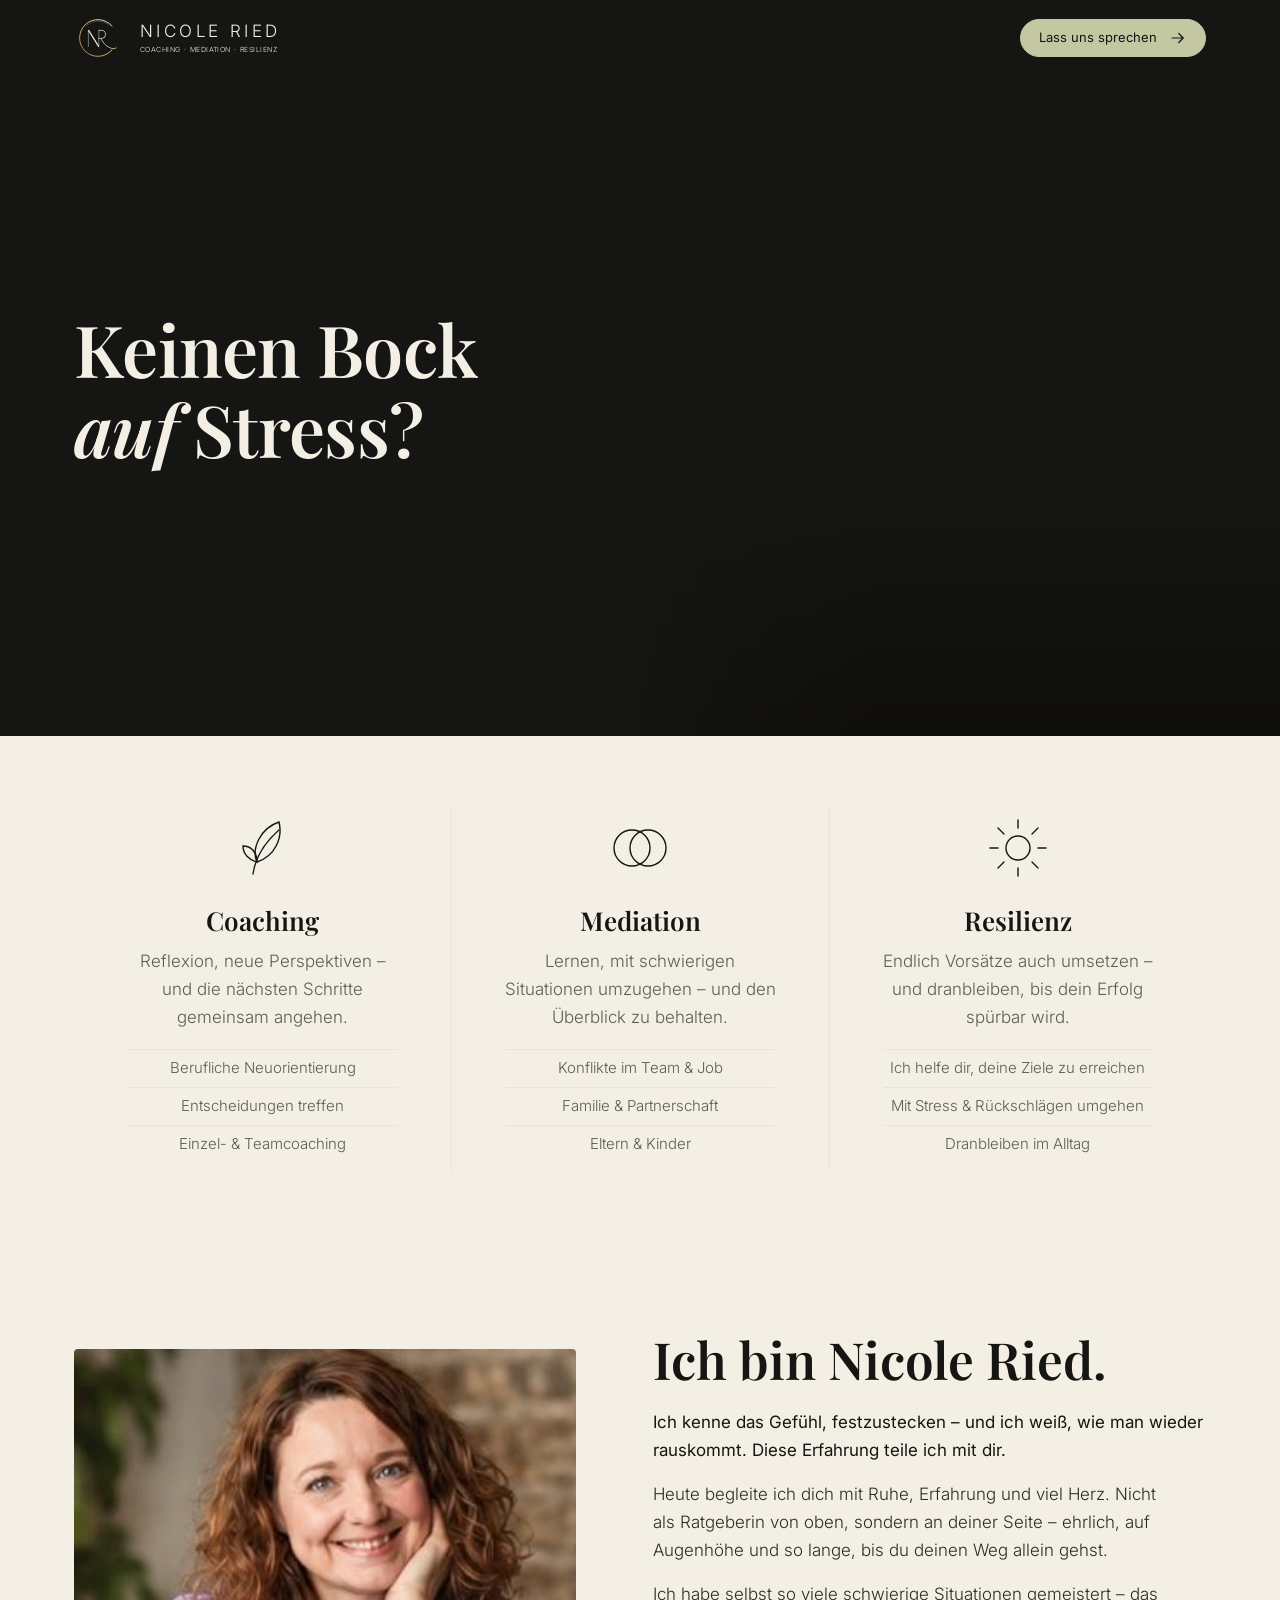
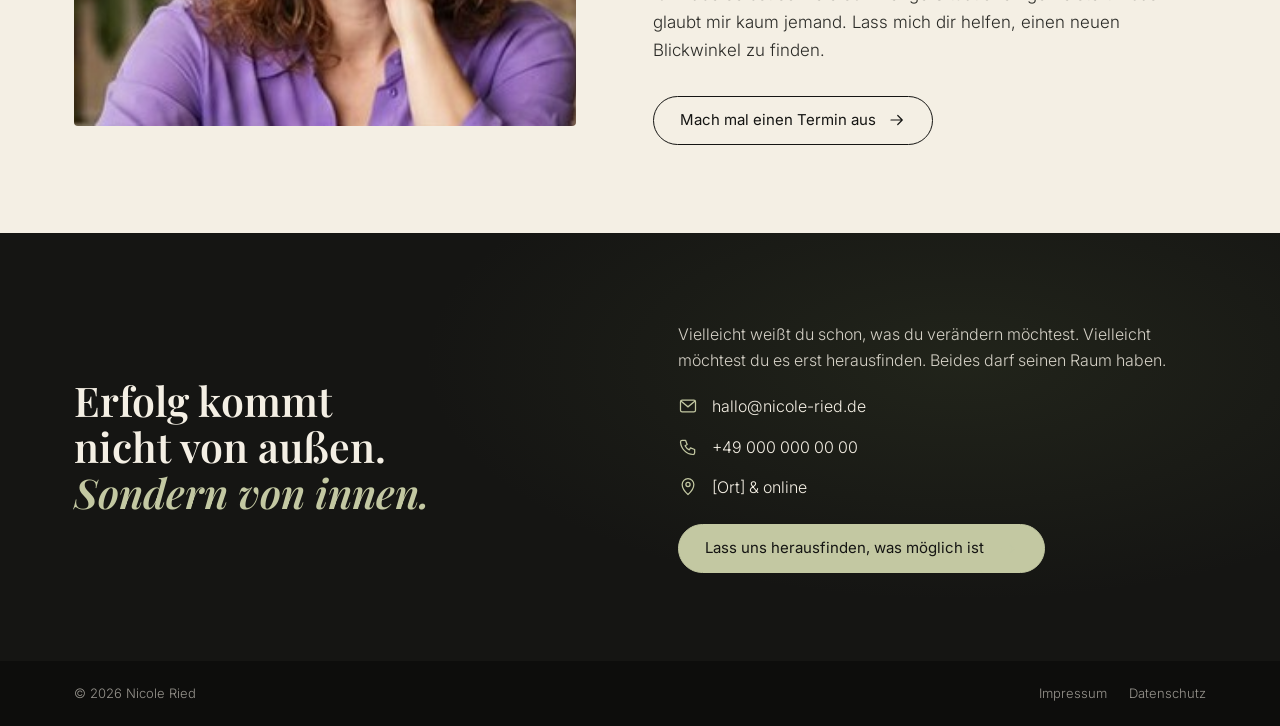
==== commit 61a23845: "Remove hero contact button and use sun icon for resilience" ====
--- a/index.html
+++ b/index.html
@@ -276,7 +276,6 @@
       <div class="wrap hero-grid">
         <div class="hero-text">
           <h1>Keinen Bock<br><em>auf</em> Stress?</h1>
-          <div><a class="btn btn-sage" href="#kontakt">Einfach mal drüber reden <svg><use href="#i-arrow"/></svg></a></div>
         </div>
         <div class="hero-media">
           <!-- Hintergrundvideo: Mixkit „Silhouette of the mountain and the sunrise“ (Mixkit Stock Video Free License) -->
@@ -312,7 +311,7 @@
           <ul><li>Konflikte im Team &amp; Job</li><li>Familie &amp; Partnerschaft</li><li>Eltern &amp; Kinder</li></ul>
         </article>
         <article class="offer reveal" id="ziele">
-          <svg viewBox="0 0 64 64" fill="none" stroke="currentColor" stroke-width="1.4" stroke-linecap="round" stroke-linejoin="round"><path d="M4 56 24 24l10 15 8-11 18 28Z"/><path d="M42 28V8"/><path d="M42 8h12l-3 4 3 4H42"/></svg>
+          <svg viewBox="0 0 64 64" fill="none" stroke="currentColor" stroke-width="1.4" stroke-linecap="round" aria-hidden="true"><circle cx="32" cy="32" r="12"/><path d="M32 4v8M32 52v8M4 32h8M52 32h8M12 12l6 6M46 46l6 6M12 52l6-6M46 18l6-6"/></svg>
           <h3>Resilienz</h3>
           <p>Endlich Vorsätze auch umsetzen – und dranbleiben, bis dein Erfolg spürbar wird.</p>
           <ul><li>Ich helfe dir, deine Ziele zu erreichen</li><li>Mit Stress &amp; Rückschlägen umgehen</li><li>Dranbleiben im Alltag</li></ul>
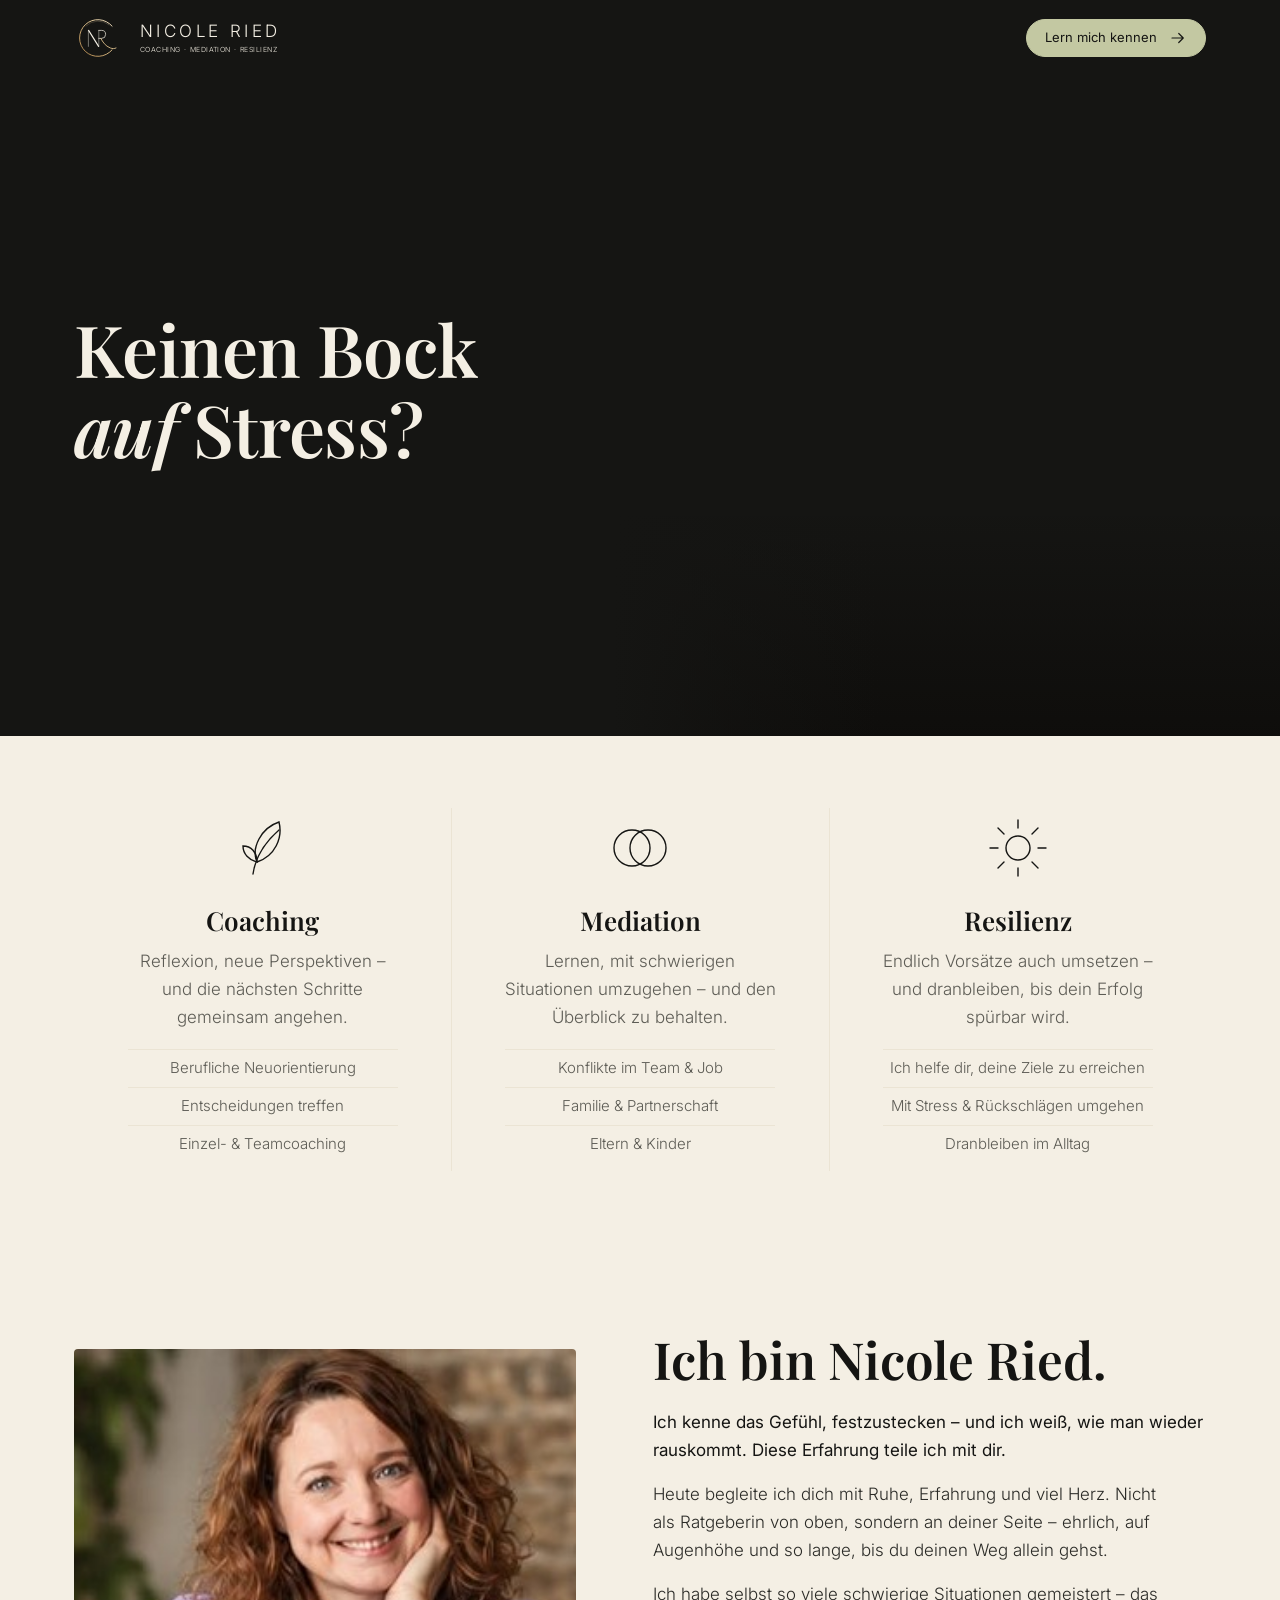
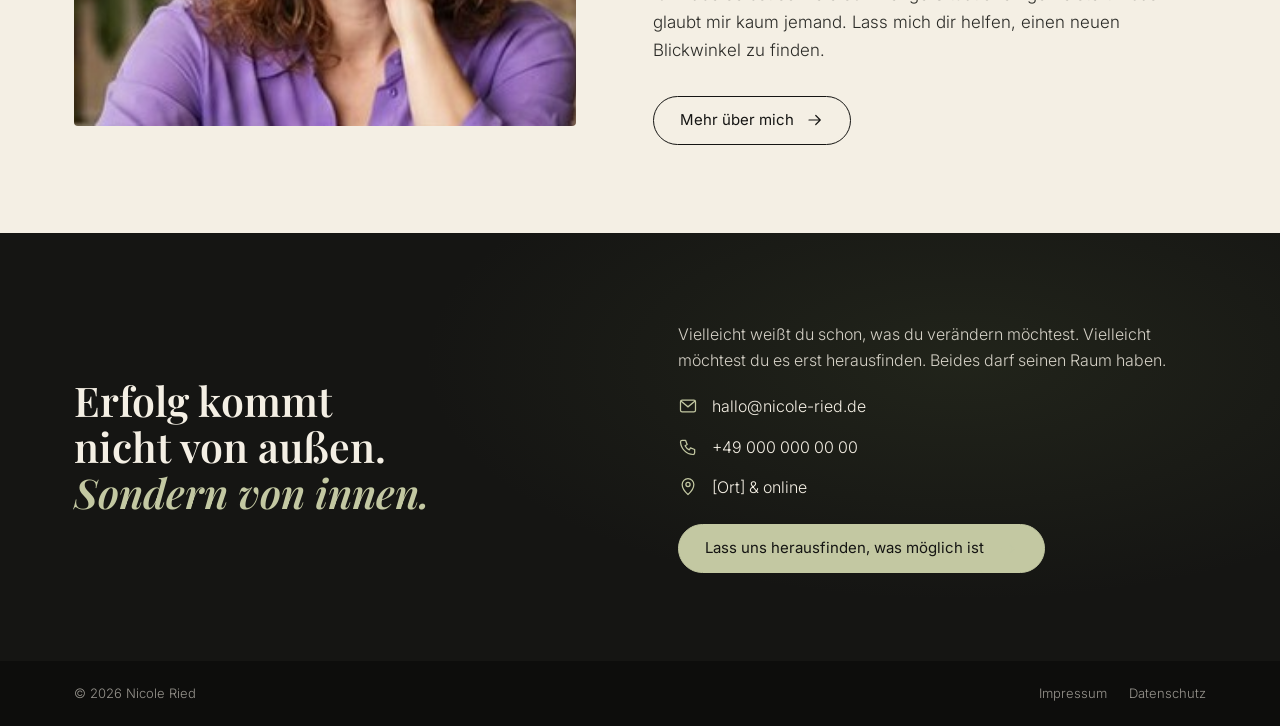
==== commit 307ca94a: "Integrate discovery page and homepage entry points" ====
--- a/index.html
+++ b/index.html
@@ -266,7 +266,7 @@
           <span class="brand-sub">COACHING · MEDIATION · RESILIENZ</span>
         </span>
       </a>
-      <a class="btn btn-sage nav-cta" href="#kontakt">Lass uns sprechen <svg><use href="#i-arrow"/></svg></a>
+      <a class="btn btn-sage nav-cta" href="kennenlernen.html">Lern mich kennen <svg><use href="#i-arrow"/></svg></a>
     </div>
   </header>
 
@@ -330,7 +330,7 @@
           <p class="lead">Ich kenne das Gefühl, festzustecken – und ich weiß, wie man wieder rauskommt. Diese Erfahrung teile ich mit dir.</p>
           <p>Heute begleite ich dich mit Ruhe, Erfahrung und viel Herz. Nicht als Ratgeberin von oben, sondern an deiner Seite – ehrlich, auf Augenhöhe und so lange, bis du deinen Weg allein gehst.</p>
           <p>Ich habe selbst so viele schwierige Situationen gemeistert – das glaubt mir kaum jemand. Lass mich dir helfen, einen neuen Blickwinkel zu finden.</p>
-          <a class="btn btn-outline" href="#kontakt">Mach mal einen Termin aus <svg><use href="#i-arrow"/></svg></a>
+          <a class="btn btn-outline" href="kennenlernen.html">Mehr über mich <svg><use href="#i-arrow"/></svg></a>
         </div>
       </div>
     </section>
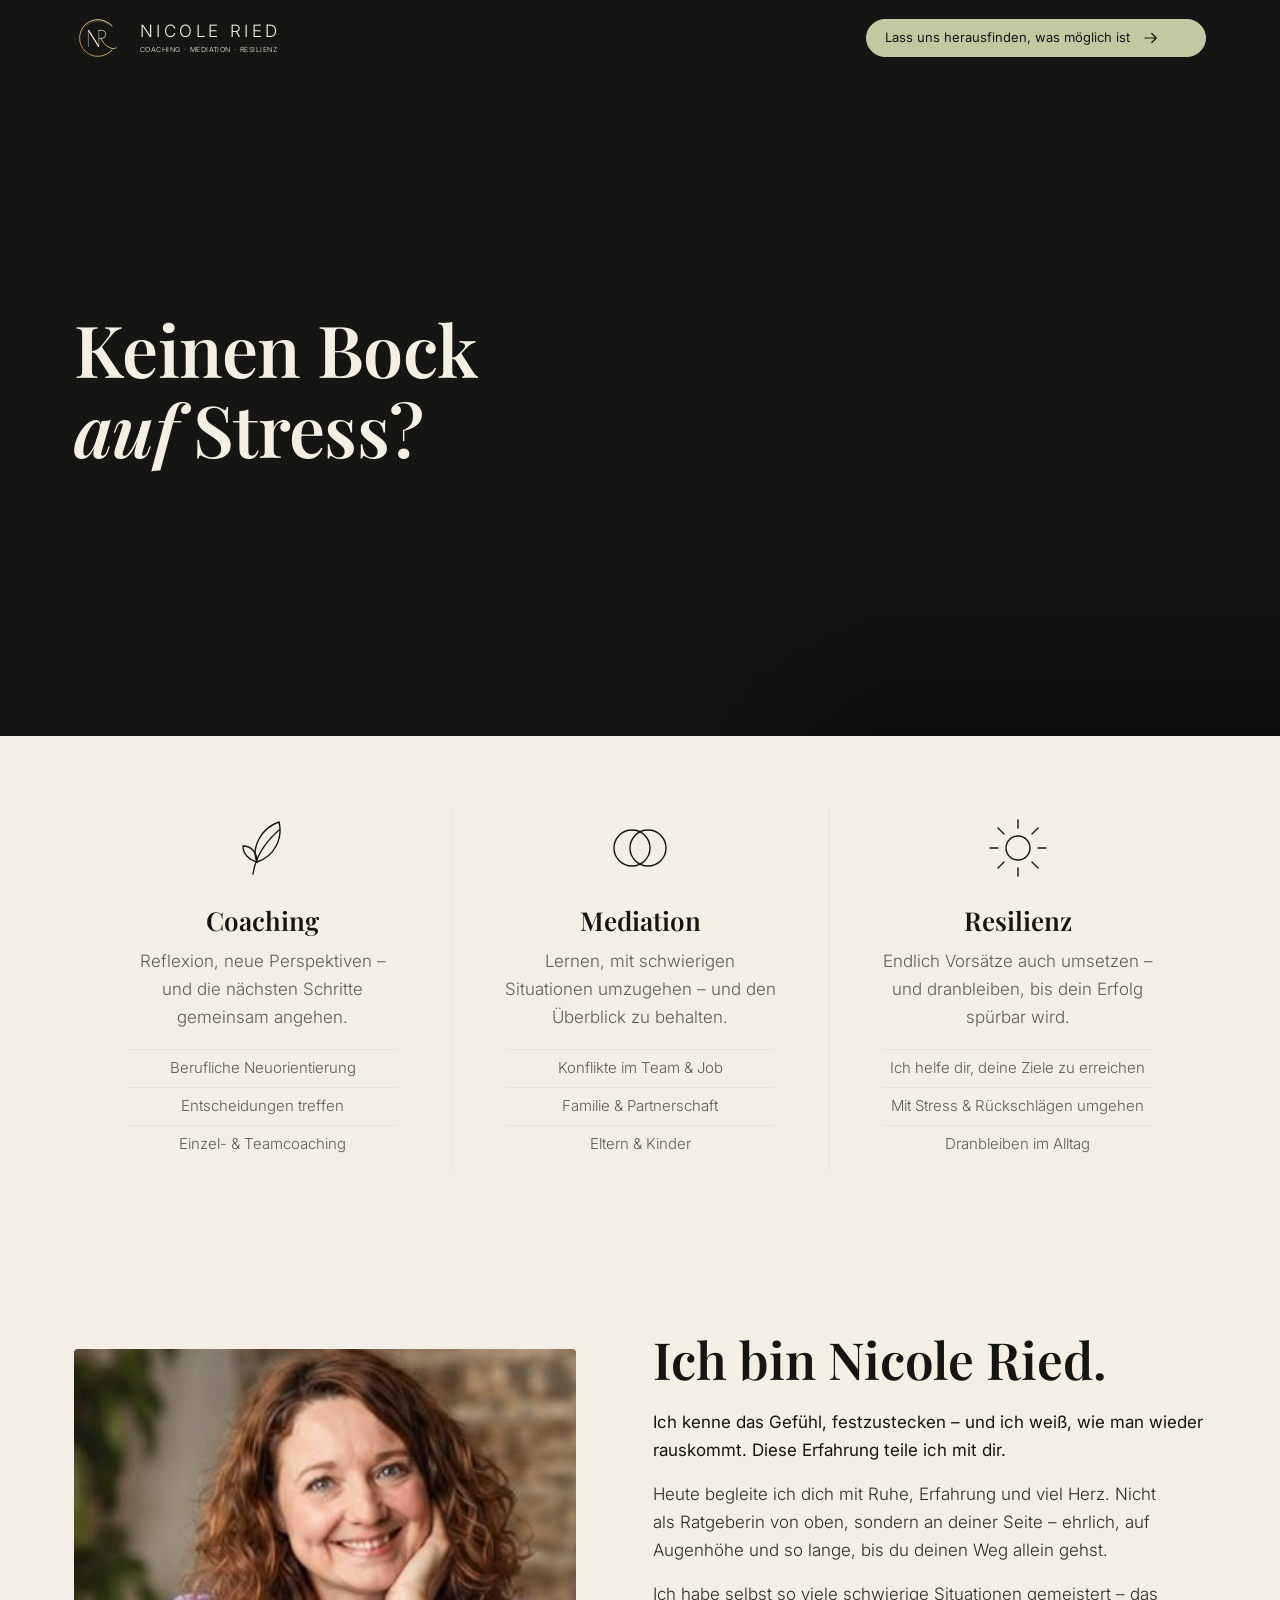
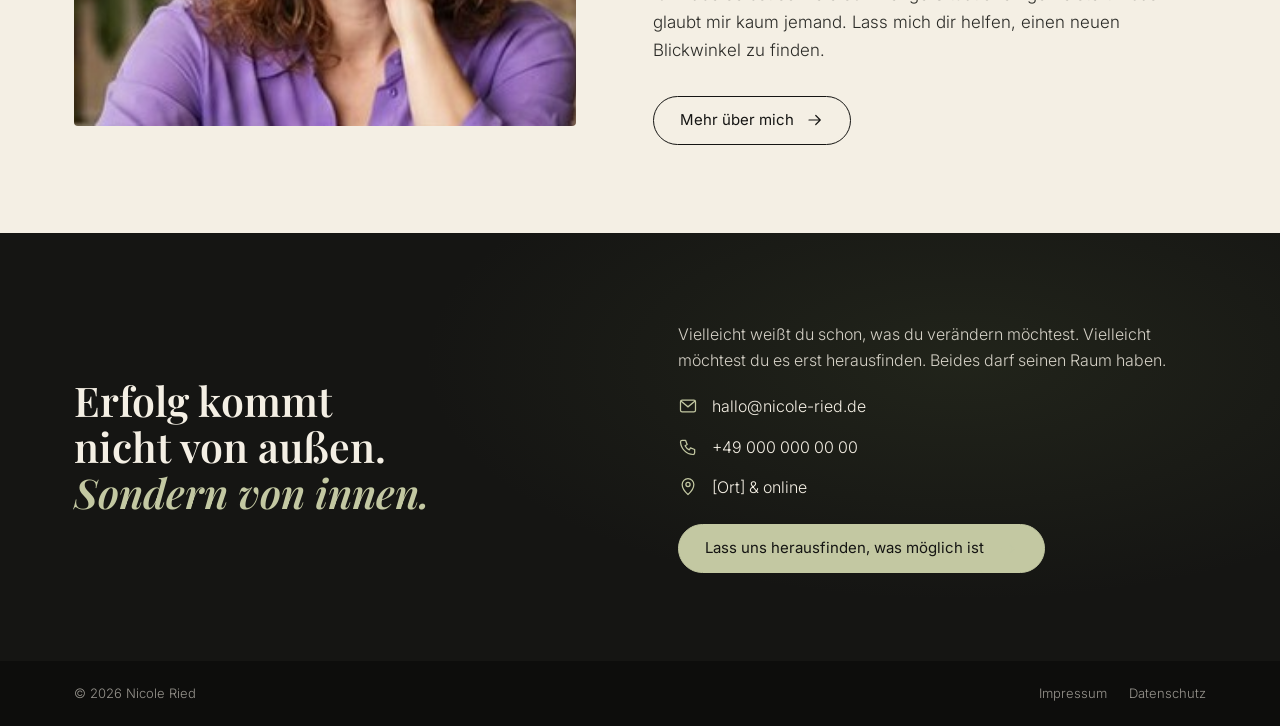
==== commit 2b4d1890: "Unify discovery header and refine entry invitation" ====
--- a/index.html
+++ b/index.html
@@ -56,7 +56,7 @@
 
     /* Header */
     .site-header { position: sticky; top: 0; z-index: 50; background: var(--ink); color: var(--cream); }
-    .nav { display: flex; align-items: center; justify-content: space-between; gap: 24px; height: 76px; }
+    .nav { display: flex; align-items: center; justify-content: space-between; gap: 16px; min-height: 76px; padding-block: 12px; }
     .brand { display: flex; align-items: center; gap: 18px; text-decoration: none; }
     .brand svg { width: 48px; height: 48px; color: var(--cream); flex: none; }
     /* Logo zeichnet sich ein: erst der Kreis, dann N, dann R mit ausschwingendem Bein */
@@ -82,7 +82,7 @@
       width: 0; min-width: 100%; margin-top: 4px; white-space: nowrap;
       font-size: 7px; letter-spacing: .07em; text-align: justify; text-align-last: justify; opacity: .75;
     }
-    .nav-cta { padding: 9px 18px; font-size: 13px; flex: none; }
+    .nav-cta { padding: 9px 18px; font-size: 13px; flex: 0 1 340px; min-width: 0; text-align: center; text-wrap: balance; }
 
     /* Hero: links Text, rechts Video mit Lichtweg */
     .hero { position: relative; background: var(--ink); color: var(--cream); overflow: hidden; }
@@ -266,7 +266,7 @@
           <span class="brand-sub">COACHING · MEDIATION · RESILIENZ</span>
         </span>
       </a>
-      <a class="btn btn-sage nav-cta" href="kennenlernen.html">Lern mich kennen <svg><use href="#i-arrow"/></svg></a>
+      <a class="btn btn-sage nav-cta" href="kennenlernen.html">Lass uns herausfinden, was möglich ist <svg><use href="#i-arrow"/></svg></a>
     </div>
   </header>
 
